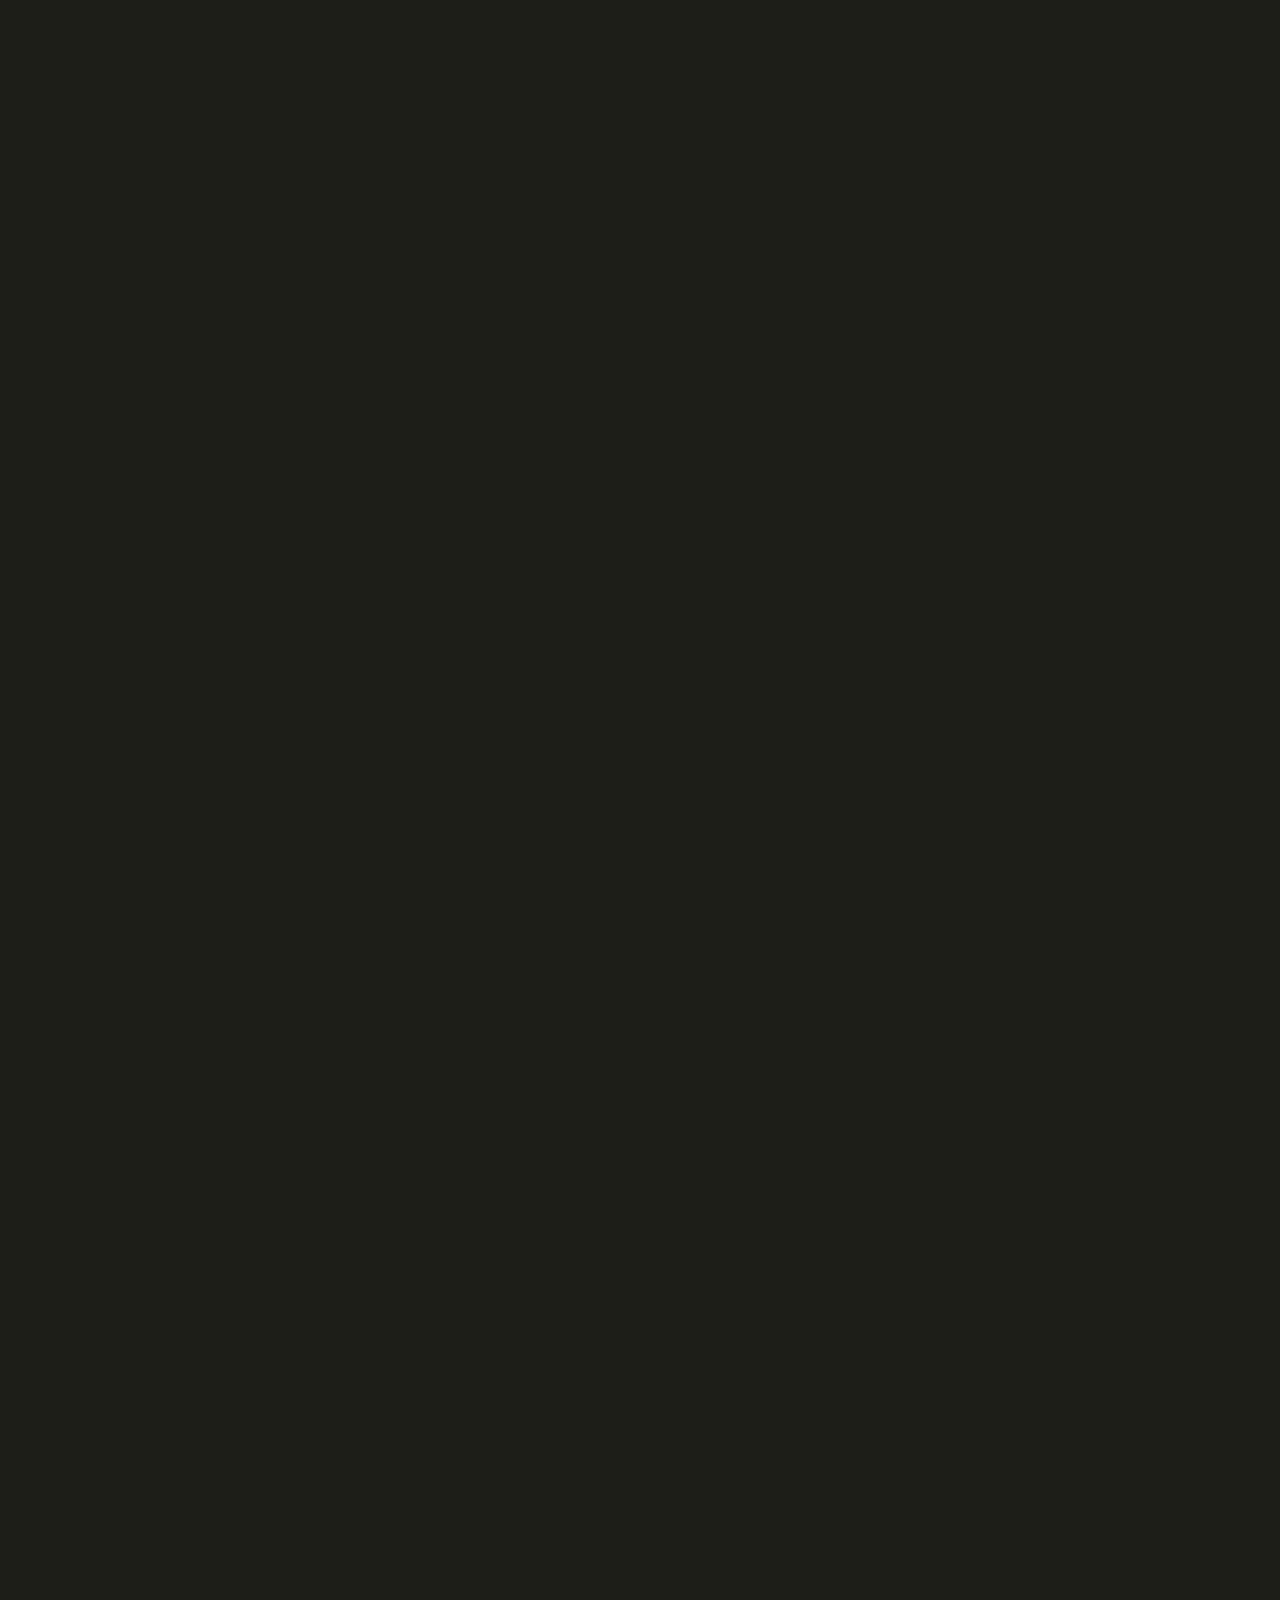
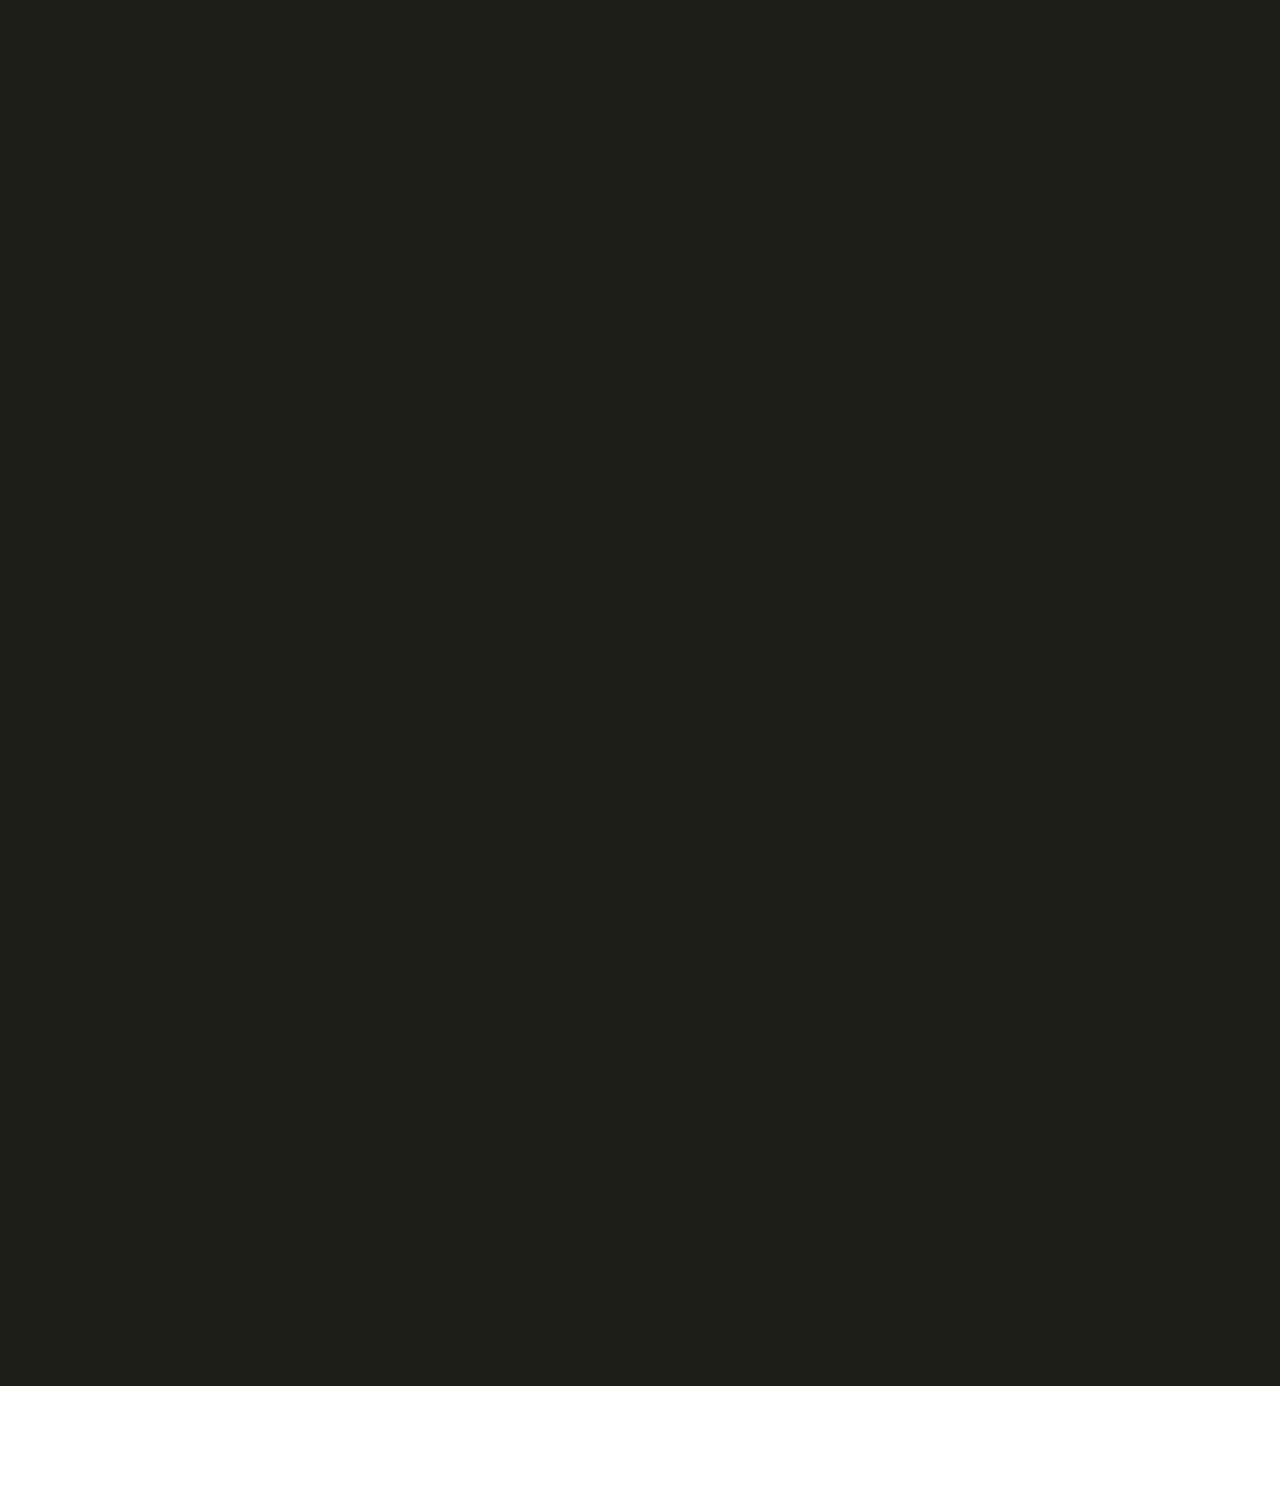
==== about-me.html @ cd38b7a5 "moved to external css file" ====
<!DOCTYPE html>
<html>
    <body class="body-class">
        <div class="content">  
        </div>
    </body>
<style>
        .body-class{
        background-image: url(images/Shared/About_Me_BG.png);
		background-repeat: no-repeat;
        width: 1920px;
        height: 2986px;
    }
    .content {
        width: 1920px;
        height: 2986px;
        padding-top: 118px;
    }
::-webkit-scrollbar {
  width: 2px;
  height: 0px;
}
    /* Track */
::-webkit-scrollbar-track {
  background: rgb(29, 30, 24); ; 
}
 
/* Handle */
::-webkit-scrollbar-thumb {
  background: rgb(64, 64, 64); 
}

/* Handle on hover */
::-webkit-scrollbar-thumb:hover {
  background: rgb(64, 64, 64); 
}
</style>
</html>
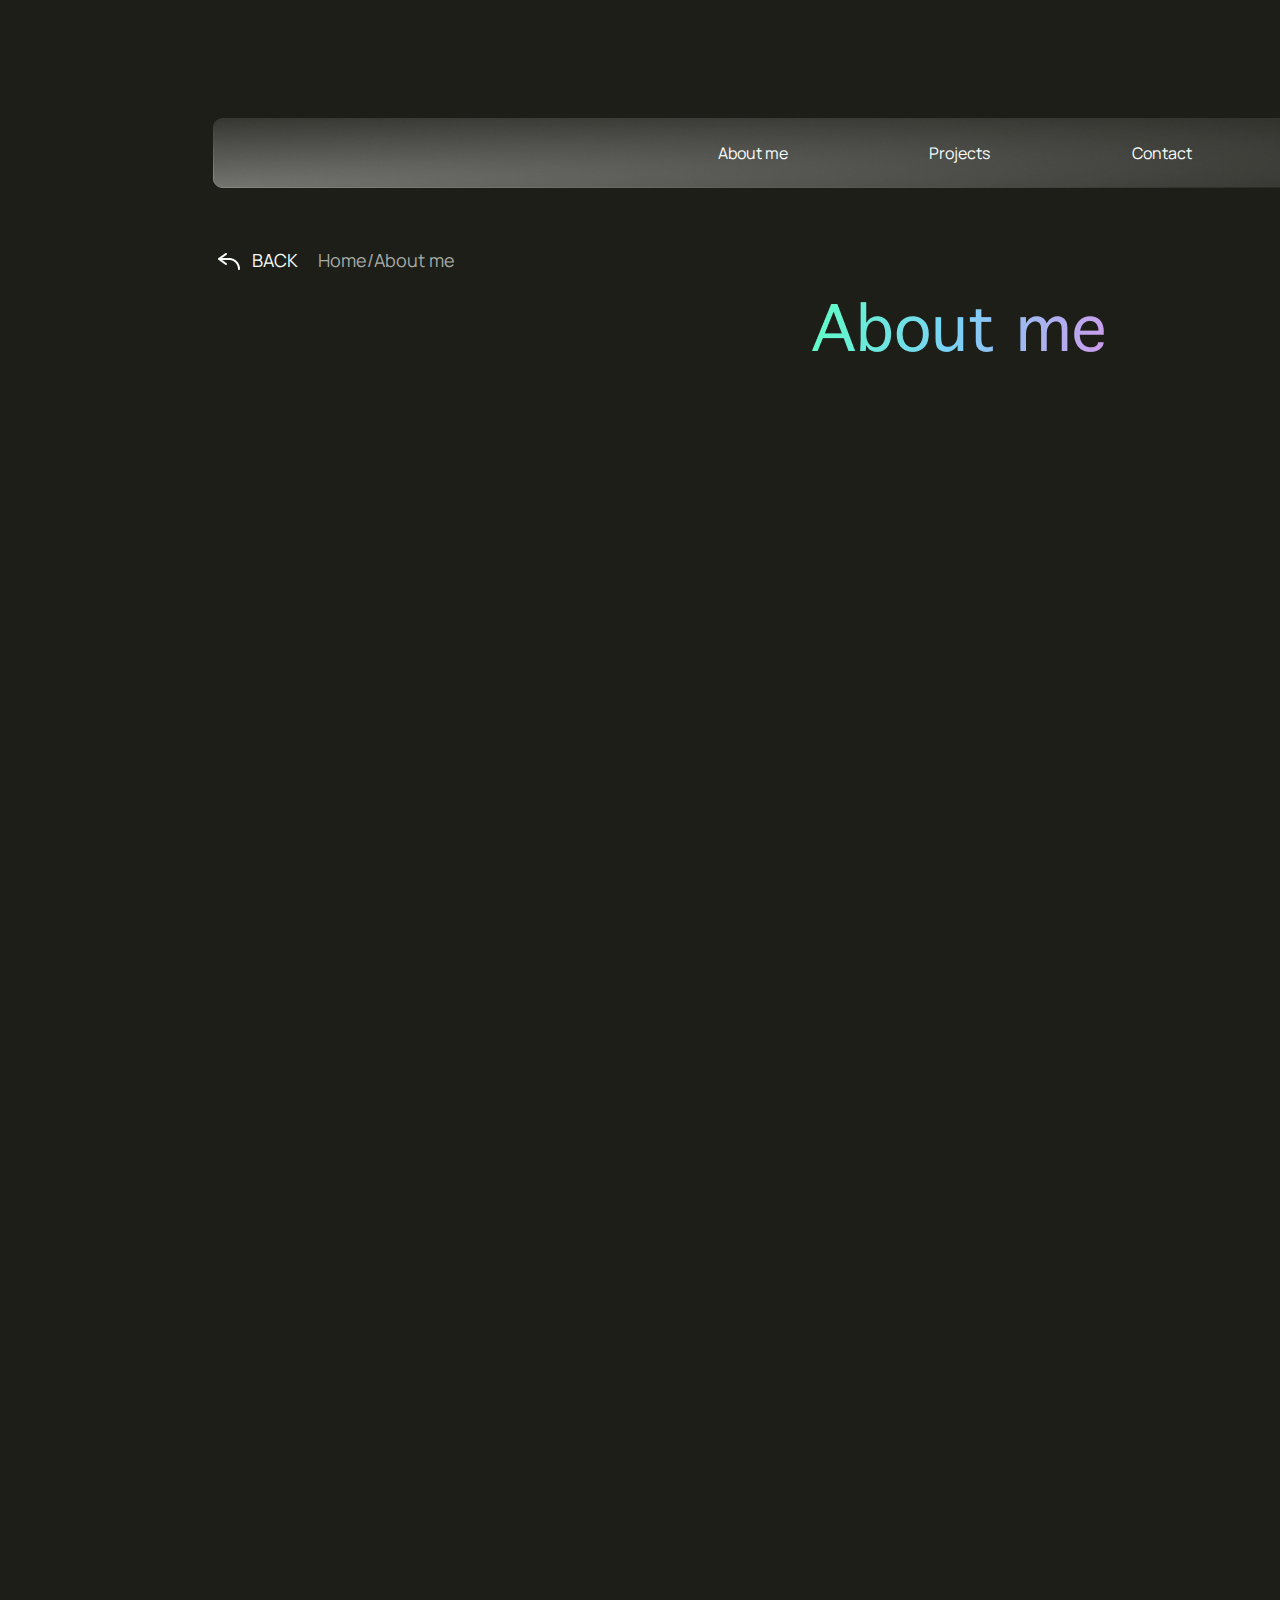
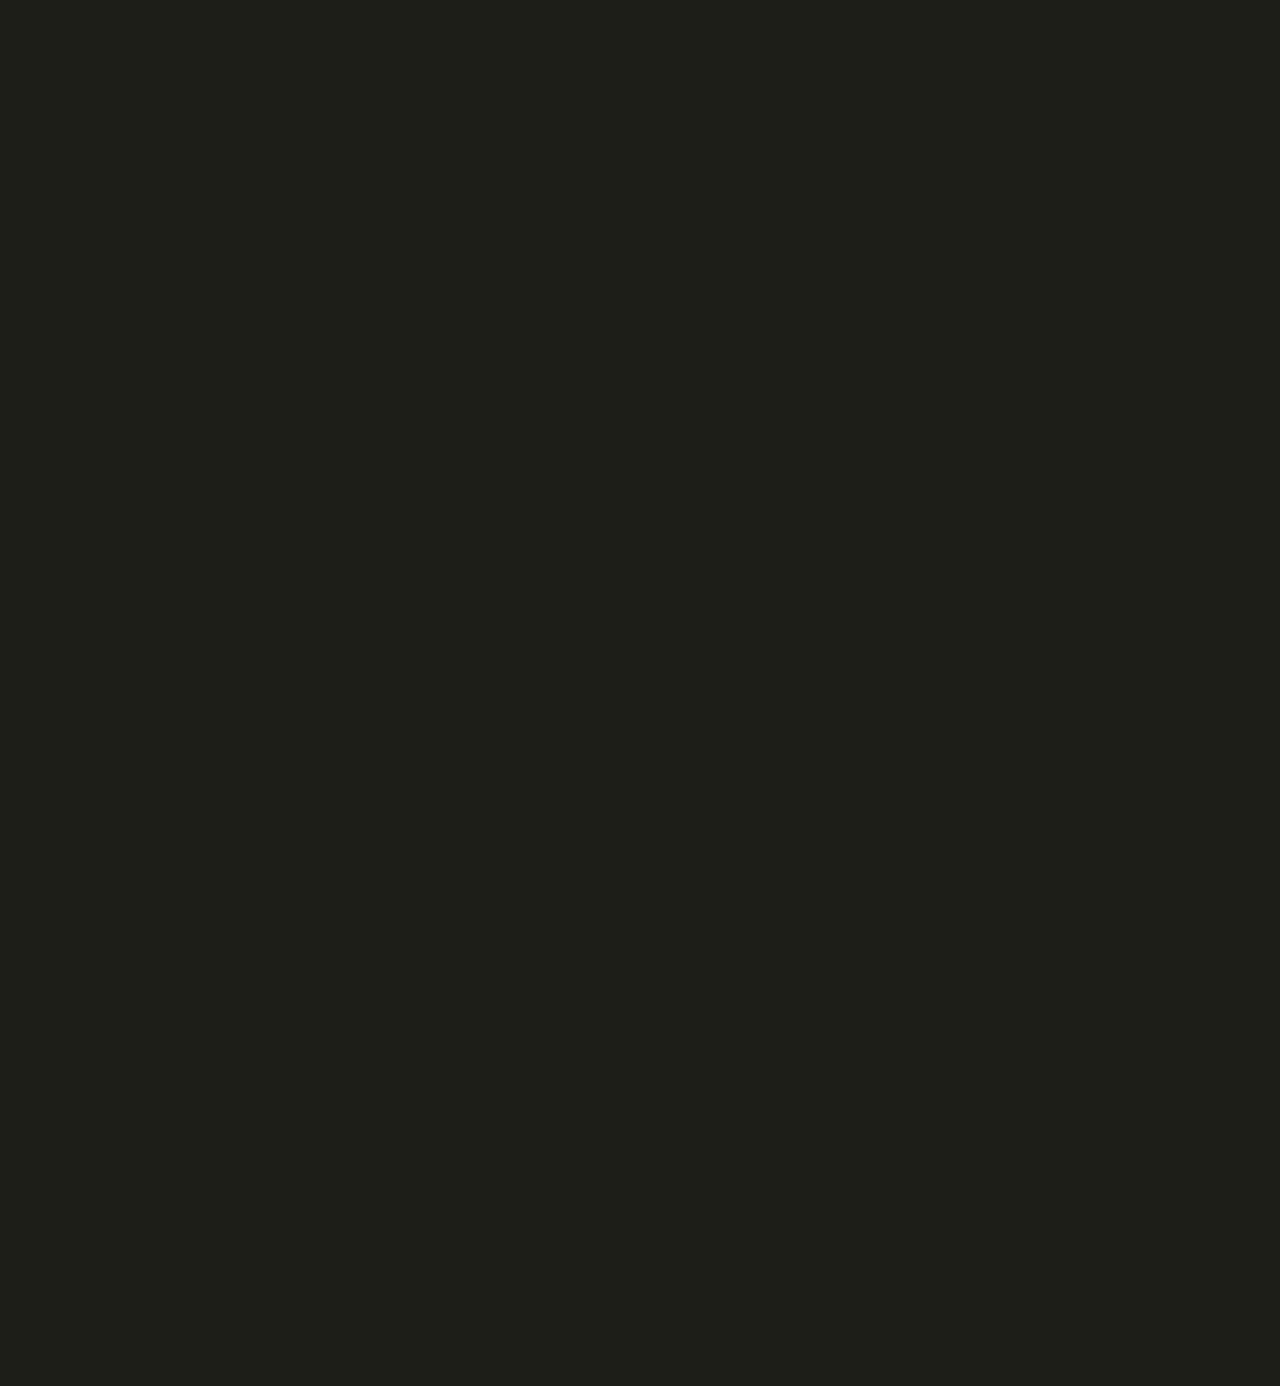
==== commit 6ac26ffc: "about me start and pre-set for nav" ====
--- a/about-me.html
+++ b/about-me.html
@@ -1,19 +1,49 @@
 <!DOCTYPE html>
 <html>
+  <script src="nav-events.js"></script>
     <body class="body-class">
-        <div class="content">  
+      <div class="content">  
+        <div class="page-nav-bar">
+            <div class="nav-buttons-grid">
+                <div class="nav-buttons-left"><button class="nav-button" type="text" onclick=""> About me </button></div>
+                <div class="nav-buttons-center"> <button class="nav-button" type="text">Projects</button> </div>
+                <div class="nav-buttons-right"> <button class="nav-button" type="text">Contact</button> </div>
+            </div>         
         </div>
+        <div class="back-home-grid">
+            <div class="back-home-button">
+              <input type="image" src="images/Shared/Back_Home_Button.png" onclick="backHome()" onMouseOver="this.src='images/Shared/Hover_Back_Home_Button.png'" onMouseOut="this.src='images/Shared/Back_Home_Button.png'"  />
+            </div>
+            <div class="back-text">BACK</div>
+            <div class="directory">Home/About me</div>
+        </div>
+        <div class="page-header">
+          <img src="images/About me.png">
+        </div>
+      </div>
     </body>
+    <link rel='stylesheet' type='text/css' href='css/top-nav-bar.css'>
+    <link rel="preconnect" href="https://fonts.googleapis.com">
+    <link rel="preconnect" href="https://fonts.gstatic.com" crossorigin>
+    <link href="https://fonts.googleapis.com/css2?family=Manrope:wght@300;400;500&display=swap" rel="stylesheet">
 <style>
-        .body-class{
+  .page-header{
+    margin-top: 23px;
+    margin-left: 811px;
+  }
+  .page-nav-bar{
+    background-image: url(images/Shared/Nav_Bar.png);
+  }
+    .body-class{
         background-image: url(images/Shared/About_Me_BG.png);
 		background-repeat: no-repeat;
         width: 1920px;
         height: 2986px;
+        margin: 0;
     }
     .content {
         width: 1920px;
-        height: 2986px;
+        height: 2268px;
         padding-top: 118px;
     }
 ::-webkit-scrollbar {
@@ -34,5 +64,10 @@
 ::-webkit-scrollbar-thumb:hover {
   background: rgb(64, 64, 64); 
 }
+
 </style>
+<script>
+
+</script>
+
 </html>
--- a/css/top-nav-bar.css
+++ b/css/top-nav-bar.css
@@ -0,0 +1,61 @@
+.page-nav-bar{
+    background-repeat: no-repeat;
+    width: 1494px;
+    height: 70px;
+    margin-left:213px;
+    padding-left:499px;
+}
+.nav-buttons-grid{
+    display: grid;
+    grid-template-columns: auto auto auto;
+    width: 486px;
+    padding:0px;
+    padding-top:23px;
+}
+.nav-buttons-left{
+
+    text-align: left;
+    margin:0px;
+}
+.nav-button{
+    background: transparent;
+    border: 0;    
+    color: #FAFFFD;
+    font-family: 'Manrope', sans-serif;
+    font-weight: 400;
+    font-size: 16px;
+}
+.nav-button:hover{
+    color: #A9ACA9;
+}
+.nav-buttons-center{
+    text-align: center;
+}
+
+.nav-buttons-right{
+    text-align: right;
+    margin: 0px;
+}
+.back-home-grid{
+    display: grid;
+    grid-template-columns: auto auto auto;
+    margin-left:213px;
+    margin-top:55px;
+    max-width: 242px;
+}
+.back-text{
+    font-family: 'Manrope', sans-serif;
+    font-weight: 400;
+    font-size: 18px;
+    margin-left:7px;
+    color: #FAFFFD;
+    margin-top: 5px;
+}
+.directory{
+    font-family: 'Manrope', sans-serif;
+    font-weight: 400;
+    font-size: 18px;
+    margin-left:19px;
+    color: #A9ACA9;
+    margin-top: 5px;
+}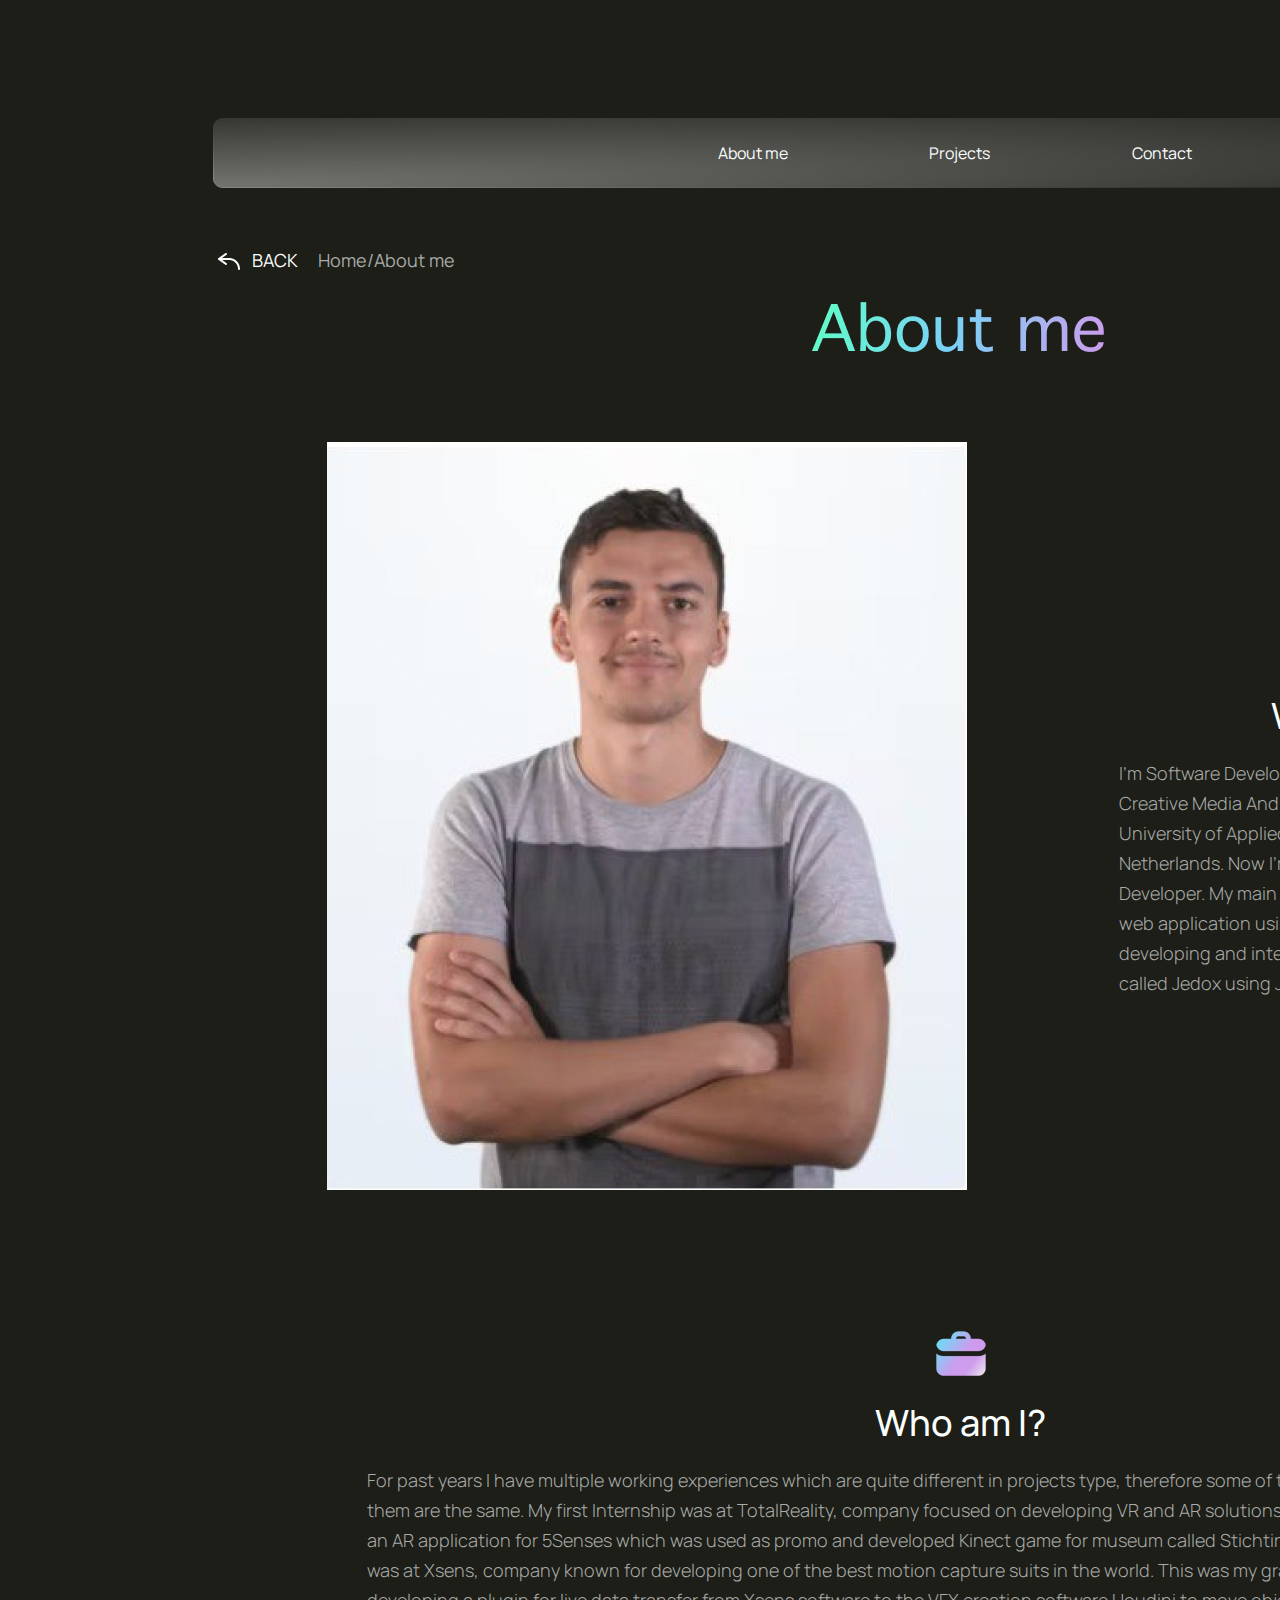
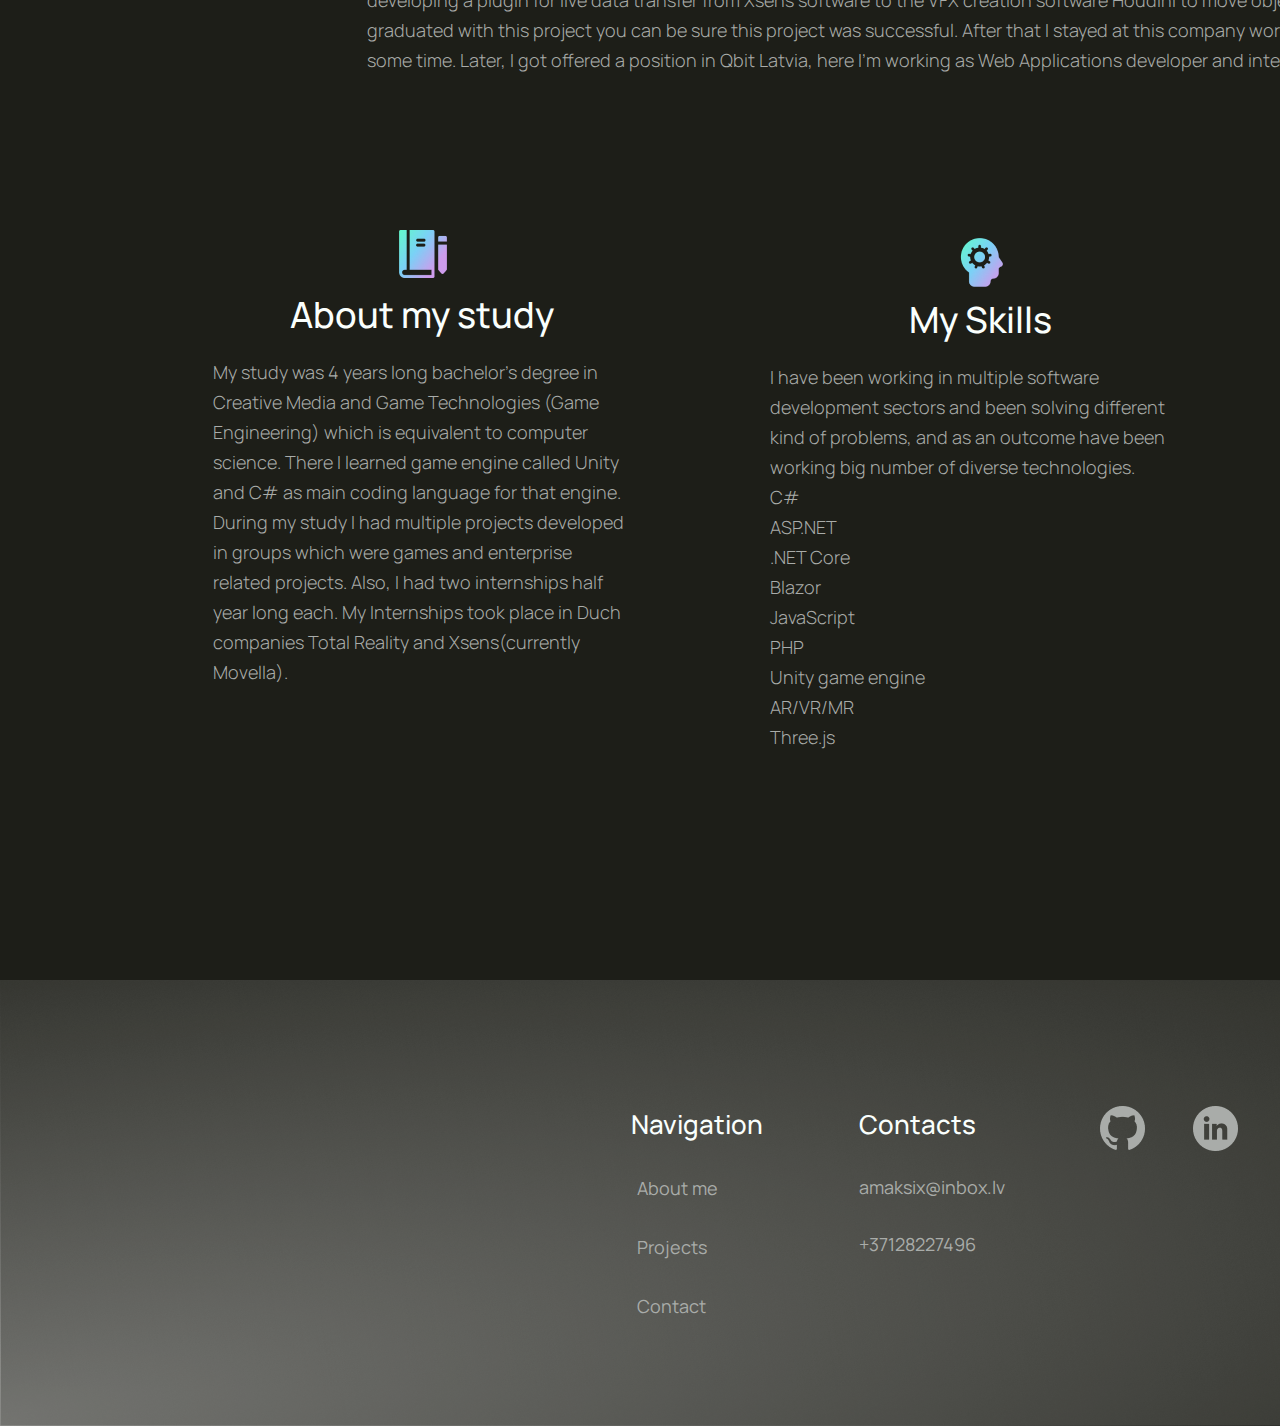
==== commit 20ec29e8: "About me page first try" ====
--- a/about-me.html
+++ b/about-me.html
@@ -20,54 +20,109 @@
         <div class="page-header">
           <img src="images/About me.png">
         </div>
+        <div class="who-am-i-grid">
+          <div class="who-am-i-left-container">
+            <img src="images/Shared/ProfilePhoto.png">
+          </div>
+          <div class="who-am-i-right-container">
+            <img class="who-am-i-icon" src="images/About_me/Who_Am_I_Icon.png">
+            <p class="who-am-i-header">Who am I?</p>
+            <div class="who-am-i-text-container">
+              <p class="who-am-i-text">I’m Software Developer from Latvia. I have been studying Creative Media And Game Technologies in Saxion University of Applied Science located in Enschede, Netherlands. 
+                Now I’m working for Qbit Latvia as Software Developer. My main responsibilities there are to develop web application using C#, 
+                ASP.NET and Blazor, as well as developing and integrating widgets into application called Jedox using JavaScript and PHP.</p>
+            </div>
+           
+          </div>
+        </div>
+        <div class="about-my-experience-grid">
+          <img class="about-my-experience-icon" src="images/About_me/About_My_Experience.png">
+          <p class="about-my-experience-header">Who am I?</p>
+          <div class="about-my-experience-text-container">
+          <p class="about-my-experience-text">
+            For past years I have multiple working experiences which are quite different in projects type, therefore some of the core technologies used for them are the same.
+             My first Internship was at TotalReality, company focused on developing VR and AR solutions.
+              There I was working developing an AR application for 5Senses which was used as promo and developed Kinect game for museum called StichtingGelderman.
+              Second Internship was at Xsens, company known for developing one of the best motion capture suits in the world.
+               This was my graduation Internship, and I was developing a plugin for live data transfer from Xsens software to the VFX creation software Houdini to move objects live inside it. 
+              Because I graduated with this project you can be sure this project was successful. After that I stayed at this company working as Productions Engineer for some time. 
+            Later, I got offered a position in Qbit Latvia, here I’m working as Web Applications developer and integrating widgets into Jedox.
+          </p>
+          </div>
+        </div> 
+        <div class="bottom-grid">
+            <div class="about-my-study-grid">
+              <img class="about-my-study-icon" src="images/About_me/About_My_Study_Icon.png">
+              <p class="about-my-study-header">About my study</p>
+              <div class="about-my-study-text-container">
+                <p class="about-my-study-text">
+                  My study was 4 years long bachelor’s degree in Creative Media and Game Technologies (Game Engineering) which is equivalent to computer science. 
+                  There I learned game engine called Unity and C# as main coding language for that engine. 
+                  During my study I had multiple projects developed in groups which were games and enterprise related projects.
+                   Also, I had two internships half year long each. My Internships took place in Duch companies Total Reality and Xsens(currently Movella).
+                </p>
+              </div>
+            </div>
+            <div class="my-skills-grid">
+              <img class="my-skills-icon" src="images/About_me/My_Skills_Icon.png">
+              <p class="my-skills-header">My Skills</p>
+              <div class="my-skills-text-container">
+                <p class="my-skills-text">
+                  I have been working in multiple software development sectors and been solving different kind of problems, and as an outcome have been working big number of diverse technologies.
+                  <br> C# 
+                  <br> ASP.NET
+                  <br> .NET Core
+                  <br> Blazor
+                  <br> JavaScript
+                  <br> PHP
+                  <br> Unity game engine
+                  <br>AR/VR/MR
+                  <br> Three.js
+                </p>
+              </div>
+            </div>
+            <div class="languages-grid">
+              <img class="languages-icon" src="images/About_me/Languages_Icon.png">
+              <p class="languages-header">Languages</p>
+              <div class="languages-text-container">
+                <p class="languages-text">
+                  I know three languages:
+                  <br>  Russian is my main Language
+                  <br>  English – very good
+                  <br> Latvian – good
+                </p>
+              </div>
+            </div>
+        </div>
+        <div class="footer">
+          <div class="footer-grid">
+              <div class="footer-grid-left-container">
+                  <p class="footer-header">Navigation</p>
+                  <button class="button-footer-text" type="text">About me</button>
+                  <button class="button-footer-text" type="text">Projects</button>
+                  <button class="button-footer-text" type="text">Contact</button>
+              </div>
+              <div>
+                  <p class="footer-header">Contacts</p>
+                  <p class="footer-text">amaksix@inbox.lv</p>
+                  <p class="footer-text">+37128227496</p>
+              </div>
+              <div class="footer-grid-right-container">
+                  <input type="image" src="images/GitHub_Button.png"  onMouseOver="this.src='images/Hover_GitHub_Button.png'" onMouseOut="this.src='images/GitHub_Button.png'"  />
+                  <input type="image" src="images/LinkedIn_Button.png"  onMouseOver="this.src='images/Hover_LinkedIn_Button.png'" onMouseOut="this.src='images/LinkedIn_Button.png'"  />
+              </div>
+            </div>
       </div>
     </body>
     <link rel='stylesheet' type='text/css' href='css/top-nav-bar.css'>
+    <link rel='stylesheet' type='text/css' href='css/footer.css'>
+    <link rel='stylesheet' type='text/css' href='css/about-me.css'>
     <link rel="preconnect" href="https://fonts.googleapis.com">
     <link rel="preconnect" href="https://fonts.gstatic.com" crossorigin>
     <link href="https://fonts.googleapis.com/css2?family=Manrope:wght@300;400;500&display=swap" rel="stylesheet">
-<style>
-  .page-header{
-    margin-top: 23px;
-    margin-left: 811px;
-  }
-  .page-nav-bar{
-    background-image: url(images/Shared/Nav_Bar.png);
-  }
-    .body-class{
-        background-image: url(images/Shared/About_Me_BG.png);
-		background-repeat: no-repeat;
-        width: 1920px;
-        height: 2986px;
-        margin: 0;
-    }
-    .content {
-        width: 1920px;
-        height: 2268px;
-        padding-top: 118px;
-    }
-::-webkit-scrollbar {
-  width: 2px;
-  height: 0px;
-}
-    /* Track */
-::-webkit-scrollbar-track {
-  background: rgb(29, 30, 24); ; 
-}
- 
-/* Handle */
-::-webkit-scrollbar-thumb {
-  background: rgb(64, 64, 64); 
-}
-
-/* Handle on hover */
-::-webkit-scrollbar-thumb:hover {
-  background: rgb(64, 64, 64); 
-}
-
-</style>
-<script>
-
-</script>
-
+    <style>
+      .footer{
+          margin-top: 217px;    
+      }
+  </style>
 </html>
--- a/css/footer.css
+++ b/css/footer.css
@@ -0,0 +1,48 @@
+.footer{
+    background-image: url(../images/Shared/Footer.png);
+    background-repeat: no-repeat;
+    width: 1920px;
+    height: 320px;
+    padding-top: 126px;
+}
+
+.footer-grid-right-container{
+    display: grid;
+    grid-template-columns: auto auto;
+}
+.button-footer-text:hover{
+    color: #FAFFFD;
+}
+.button-footer-text{
+    background: transparent;
+    border: 0;    
+    color:#A9ACA9;
+    font-family: 'Manrope', sans-serif;
+    font-weight: 400;
+    font-size: 18px;
+    margin-top:33px;
+}
+.footer-text{
+    color:#A9ACA9;
+    font-family: 'Manrope', sans-serif;
+    font-weight: 400;
+    font-size: 18px;
+    margin-top:33px;      
+}
+.footer-header{
+    color: #FAFFFD;
+    font-family: 'Manrope', sans-serif;
+    font-weight: 500;
+    font-size: 26px;
+    margin-top: 0;
+    margin-bottom: 0;
+}
+.footer-grid-left-container{     
+    width:133px;
+}
+.footer-grid{
+    display: grid;
+    grid-template-columns: auto auto auto;
+    margin-left:631px;
+    width:654px;
+}--- a/css/about-me.css
+++ b/css/about-me.css
@@ -0,0 +1,183 @@
+.page-header{
+    margin-top: 23px;
+    margin-left: 811px;
+  }
+  .page-nav-bar{
+    background-image: url(../images/Shared/Nav_Bar.png);
+  }
+    .body-class{
+        background-image: url(../images/Shared/About_Me_BG.png);
+		background-repeat: no-repeat;
+        width: 1920px;
+        height: 2986px;
+        margin: 0;
+    }
+    .content {
+        width: 1920px;
+        height: 2268px;
+        padding-top: 118px;
+    }
+::-webkit-scrollbar {
+  width: 2px;
+  height: 0px;
+}
+    /* Track */
+::-webkit-scrollbar-track {
+  background: rgb(29, 30, 24); ; 
+}
+ 
+/* Handle */
+::-webkit-scrollbar-thumb {
+  background: rgb(64, 64, 64); 
+}
+
+/* Handle on hover */
+::-webkit-scrollbar-thumb:hover {
+  background: rgb(64, 64, 64); 
+}
+
+.who-am-i-grid{
+    display: grid;
+    grid-template-columns: auto auto;
+    margin-top: 86px;
+    margin-left:327px;
+    width:1266px;
+}
+.who-am-i-right-container{
+    padding-top: 165px;
+    margin-left: 152px;
+}
+.who-am-i-text-container{
+    max-width: 500px;
+}
+.who-am-i-text{
+    color:#A9ACA9;
+    font-family: 'Manrope', sans-serif;
+    font-weight: 300;
+    font-size: 18px;
+    line-height: 30px;  
+}
+.who-am-i-header{
+    color:#FAFFFD;
+    font-family: 'Manrope', sans-serif;
+    font-weight: 500;
+    font-size: 36px;
+    margin:0px;
+    text-align: center;
+}
+.who-am-i-icon{
+    margin-left: 182px;
+}
+.about-my-experience-grid {
+    display: grid;
+    grid-template-columns: auto;
+    margin-left:367px;
+    margin-top:130px;
+    width: 1186px;
+}
+.about-my-experience-icon{
+    margin-left: 557px;
+}
+.about-my-experience-header{
+    color:#FAFFFD;
+    font-family: 'Manrope', sans-serif;
+    font-weight: 500;
+    font-size: 36px;
+    margin:0px;
+    text-align: center;
+}
+.about-my-experience-text{
+    color:#A9ACA9;
+    font-family: 'Manrope', sans-serif;
+    font-weight: 300;
+    font-size: 18px;
+    line-height: 30px;  
+}
+.about-my-experience-text-container{
+    max-width: 1186px;
+}
+.bottom-grid{
+    display: grid;
+    grid-template-columns: auto auto auto;
+    margin-left: 213px;
+    margin-top: 137px;
+    width: 1495px;
+}
+.about-my-study-grid{
+    display: grid;
+    grid-template-columns: auto;
+    width:417px;
+    height:443px;
+}
+.about-my-study-icon{
+    margin-left: 180px;
+}
+.about-my-study-header{
+    color:#FAFFFD;
+    font-family: 'Manrope', sans-serif;
+    font-weight: 500;
+    font-size: 36px;
+    margin:0px;
+    text-align: center;
+}
+.about-my-study-text-container{
+    max-width: 417px;
+}
+.about-my-study-text
+{
+    color:#A9ACA9;
+    font-family: 'Manrope', sans-serif;
+    font-weight: 300;
+    font-size: 18px;
+    line-height: 30px;
+}
+.my-skills-grid{
+    width:421px;
+    height:533px;
+}
+.my-skills-icon{
+    margin-left: 172px;
+    margin-bottom: -20px;
+}
+.my-skills-header{
+    color:#FAFFFD;
+    font-family: 'Manrope', sans-serif;
+    font-weight: 500;
+    font-size: 36px;
+    margin:0px;
+    text-align: center;
+}
+.my-skills-text-container{
+    max-width: 421px;
+}
+.my-skills-text{
+    color:#A9ACA9;
+    font-family: 'Manrope', sans-serif;
+    font-weight: 300;
+    font-size: 18px;
+    line-height: 30px;
+}
+.languages-grid{
+    display: grid;
+    grid-template-columns: auto;
+    width: 237px;
+    height:245px;
+}
+.languages-icon{
+    margin-left: 82px;
+}
+.languages-header{
+    color:#FAFFFD;
+    font-family: 'Manrope', sans-serif;
+    font-weight: 500;
+    font-size: 36px;
+    margin:0px;
+    text-align: center;
+}
+.languages-text{
+    color:#A9ACA9;
+    font-family: 'Manrope', sans-serif;
+    font-weight: 300;
+    font-size: 18px;
+    line-height: 30px;
+}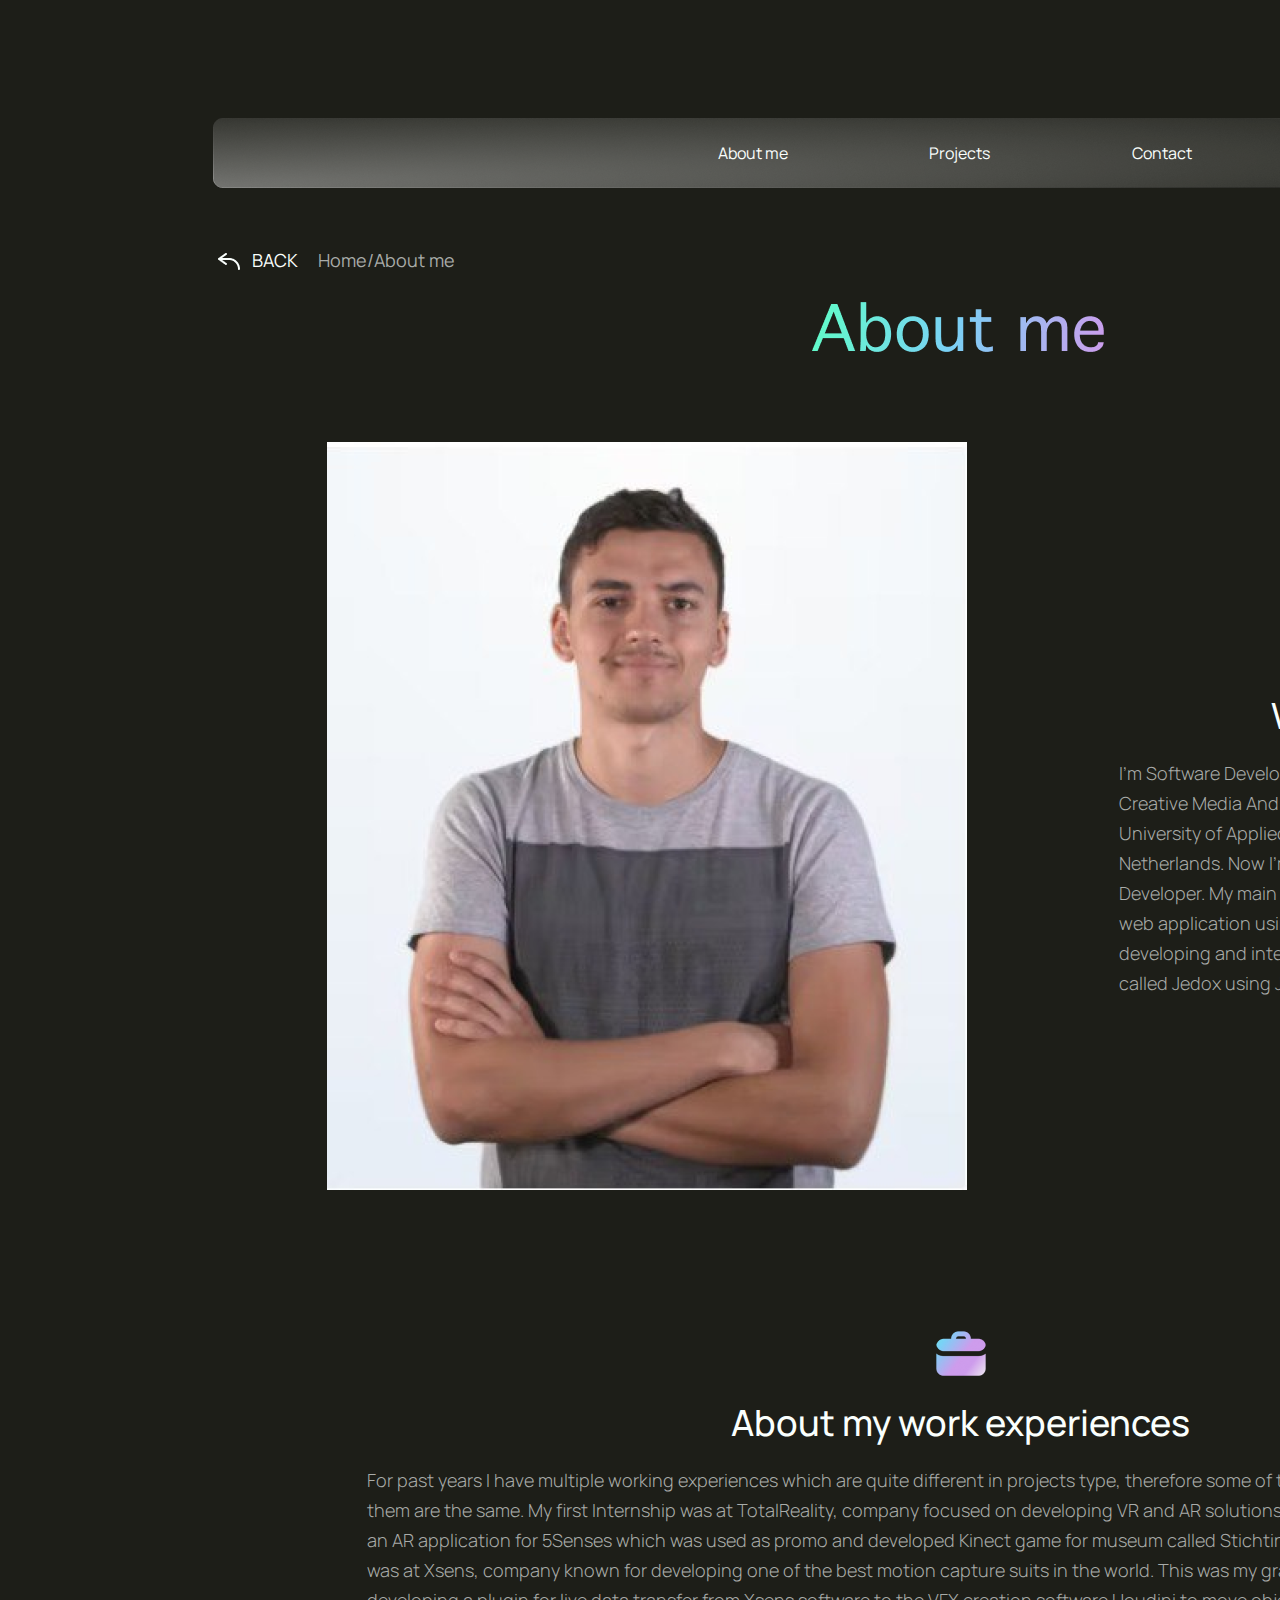
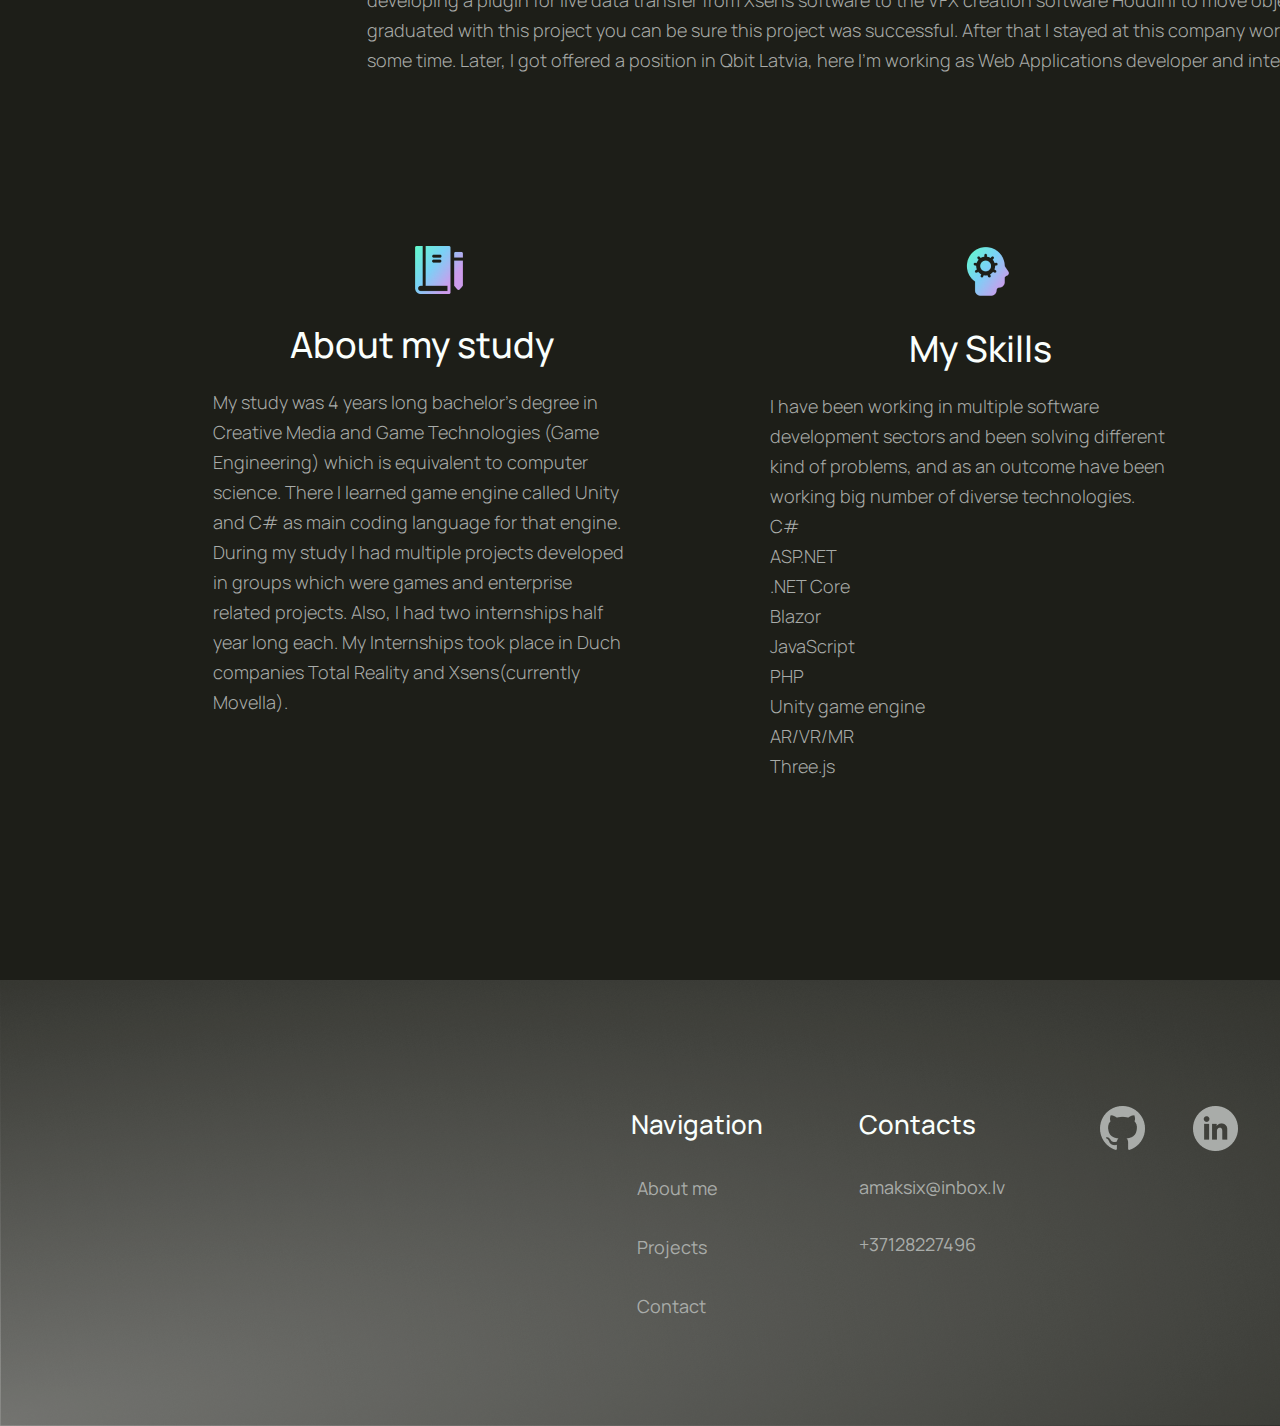
==== commit b666a086: "projects page finished" ====
--- a/about-me.html
+++ b/about-me.html
@@ -6,7 +6,7 @@
         <div class="page-nav-bar">
             <div class="nav-buttons-grid">
                 <div class="nav-buttons-left"><button class="nav-button" type="text" onclick=""> About me </button></div>
-                <div class="nav-buttons-center"> <button class="nav-button" type="text">Projects</button> </div>
+                <div class="nav-buttons-center"> <button class="nav-button" type="text" onclick="openProjects()">Projects</button> </div>
                 <div class="nav-buttons-right"> <button class="nav-button" type="text">Contact</button> </div>
             </div>         
         </div>
@@ -37,7 +37,7 @@
         </div>
         <div class="about-my-experience-grid">
           <img class="about-my-experience-icon" src="images/About_me/About_My_Experience.png">
-          <p class="about-my-experience-header">Who am I?</p>
+          <p class="about-my-experience-header">About my work experiences</p>
           <div class="about-my-experience-text-container">
           <p class="about-my-experience-text">
             For past years I have multiple working experiences which are quite different in projects type, therefore some of the core technologies used for them are the same.
@@ -99,7 +99,7 @@
               <div class="footer-grid-left-container">
                   <p class="footer-header">Navigation</p>
                   <button class="button-footer-text" type="text">About me</button>
-                  <button class="button-footer-text" type="text">Projects</button>
+                  <button class="button-footer-text" type="text" onclick="openProjects()">Projects</button>
                   <button class="button-footer-text" type="text">Contact</button>
               </div>
               <div>
--- a/css/about-me.css
+++ b/css/about-me.css
@@ -137,7 +137,6 @@
 }
 .my-skills-icon{
     margin-left: 172px;
-    margin-bottom: -20px;
 }
 .my-skills-header{
     color:#FAFFFD;
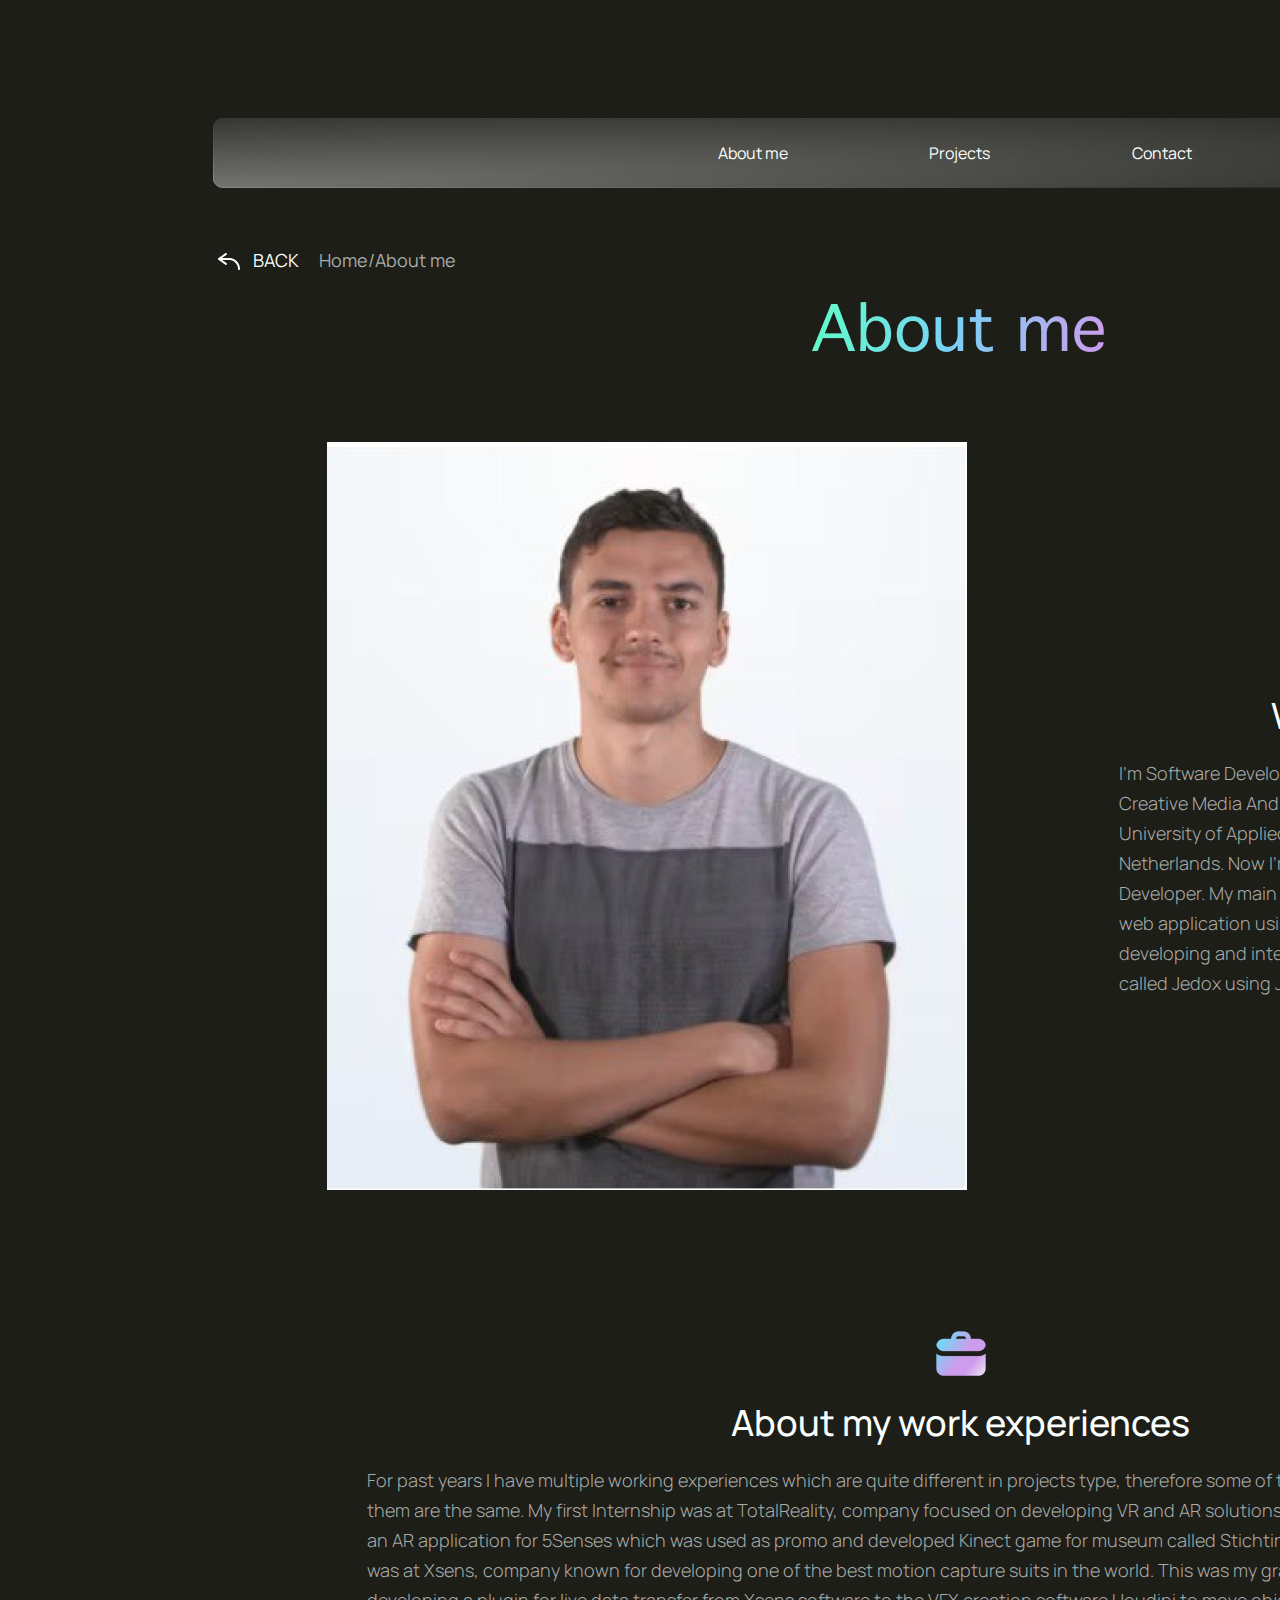
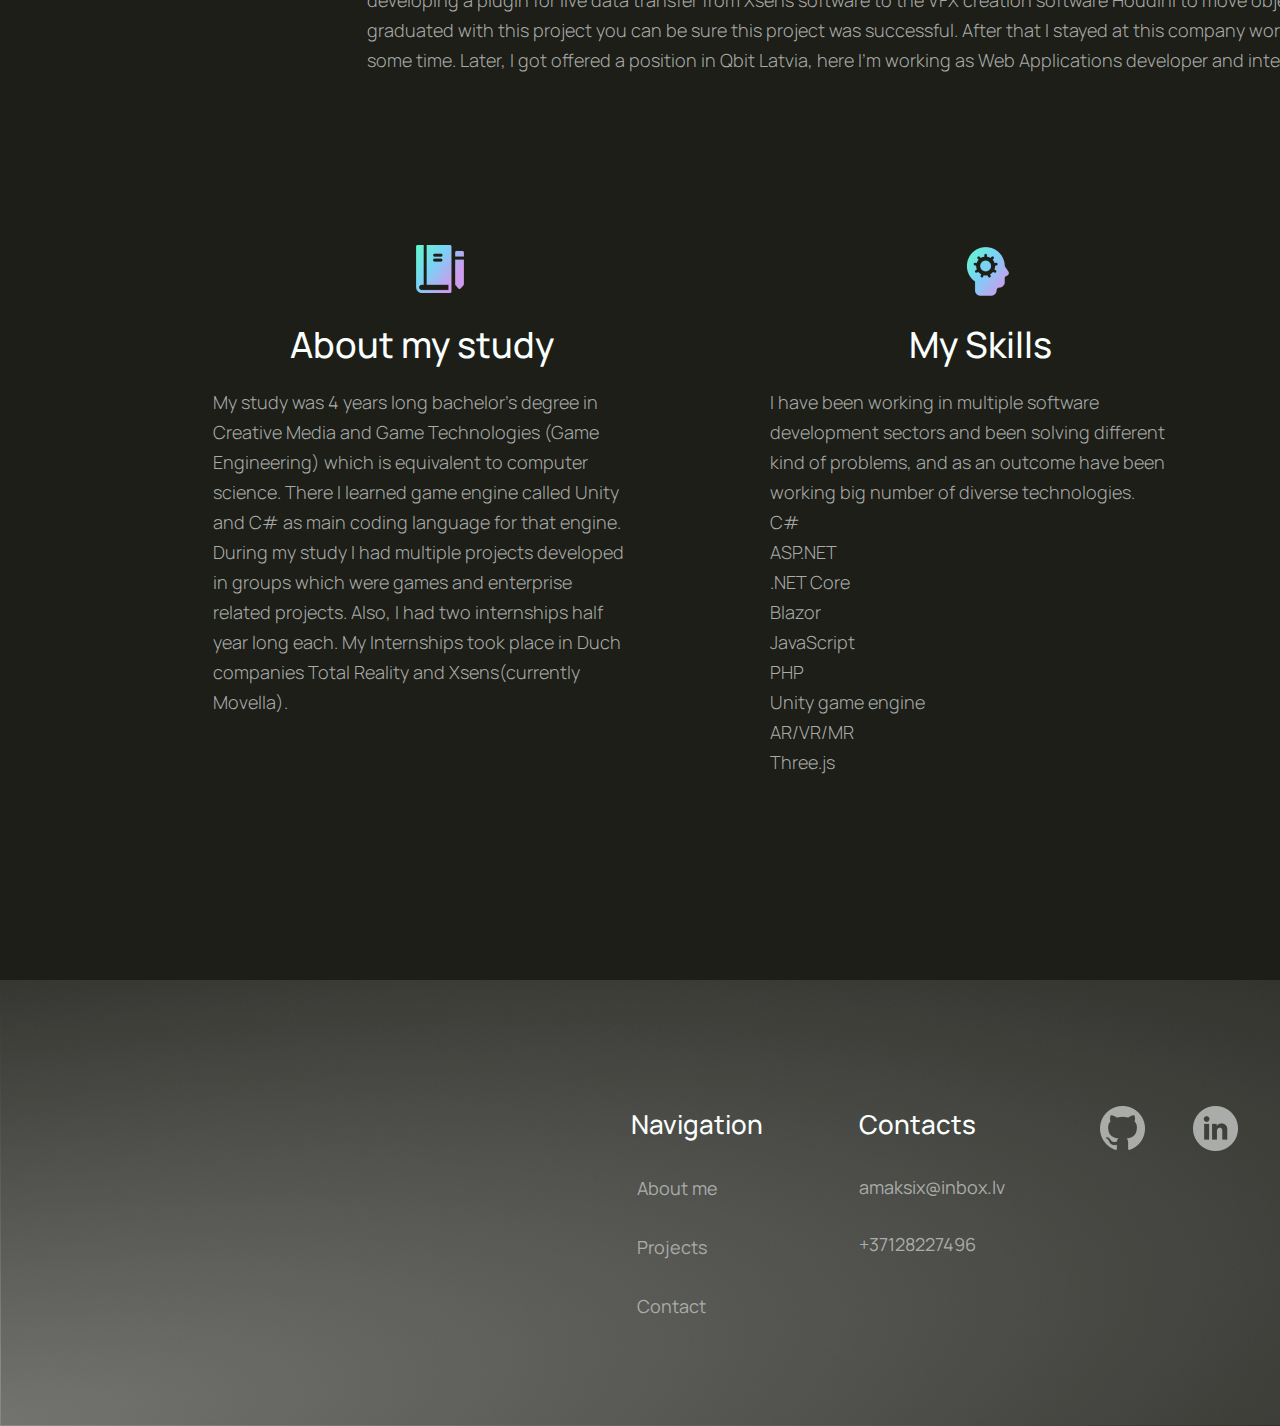
==== commit 73c4d98a: "Changed images for Zoom charts and done with contact me" ====
--- a/about-me.html
+++ b/about-me.html
@@ -7,7 +7,7 @@
             <div class="nav-buttons-grid">
                 <div class="nav-buttons-left"><button class="nav-button" type="text" onclick=""> About me </button></div>
                 <div class="nav-buttons-center"> <button class="nav-button" type="text" onclick="openProjects()">Projects</button> </div>
-                <div class="nav-buttons-right"> <button class="nav-button" type="text">Contact</button> </div>
+                <div class="nav-buttons-right"> <button class="nav-button" type="text" onclick="contactMe()">Contact</button> </div>
             </div>         
         </div>
         <div class="back-home-grid">
@@ -100,7 +100,7 @@
                   <p class="footer-header">Navigation</p>
                   <button class="button-footer-text" type="text">About me</button>
                   <button class="button-footer-text" type="text" onclick="openProjects()">Projects</button>
-                  <button class="button-footer-text" type="text">Contact</button>
+                  <button class="button-footer-text" type="text"  onclick="contactMe()">Contact</button>
               </div>
               <div>
                   <p class="footer-header">Contacts</p>
@@ -109,7 +109,7 @@
               </div>
               <div class="footer-grid-right-container">
                   <input type="image" src="images/GitHub_Button.png"  onMouseOver="this.src='images/Hover_GitHub_Button.png'" onMouseOut="this.src='images/GitHub_Button.png'"  />
-                  <input type="image" src="images/LinkedIn_Button.png"  onMouseOver="this.src='images/Hover_LinkedIn_Button.png'" onMouseOut="this.src='images/LinkedIn_Button.png'"  />
+                  <input type="image" src="images/LinkedIn_Button.png" onclick="openLinkedIn()" onMouseOver="this.src='images/Hover_LinkedIn_Button.png'" onMouseOut="this.src='images/LinkedIn_Button.png'"  />
               </div>
             </div>
       </div>
--- a/css/top-nav-bar.css
+++ b/css/top-nav-bar.css
@@ -41,7 +41,7 @@
     grid-template-columns: auto auto auto;
     margin-left:213px;
     margin-top:55px;
-    max-width: 242px;
+    width: 244px;
 }
 .back-text{
     font-family: 'Manrope', sans-serif;
@@ -50,6 +50,7 @@
     margin-left:7px;
     color: #FAFFFD;
     margin-top: 5px;
+    width: 46px;
 }
 .directory{
     font-family: 'Manrope', sans-serif;
@@ -58,4 +59,5 @@
     margin-left:19px;
     color: #A9ACA9;
     margin-top: 5px;
+    white-space: nowrap;
 }--- a/css/about-me.css
+++ b/css/about-me.css
@@ -144,6 +144,7 @@
     font-weight: 500;
     font-size: 36px;
     margin:0px;
+    margin-top:-4px;
     text-align: center;
 }
 .my-skills-text-container{
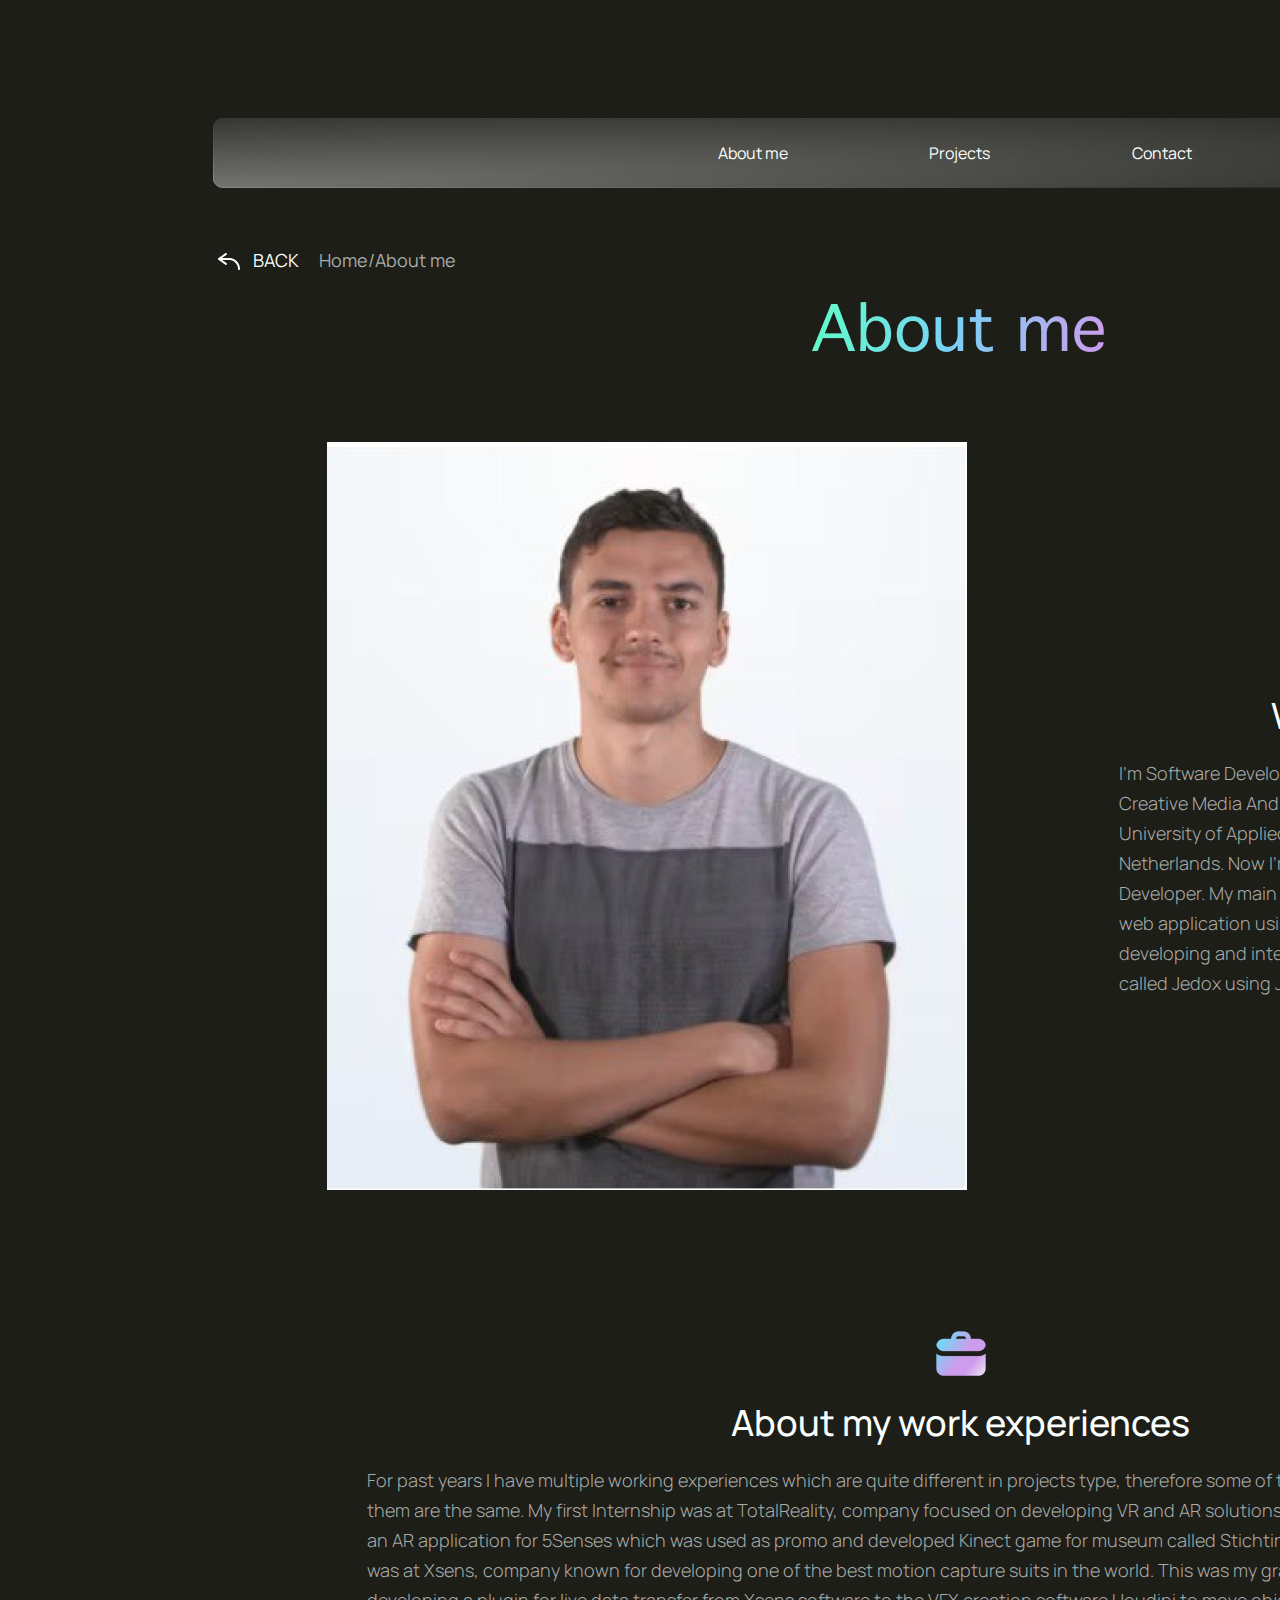
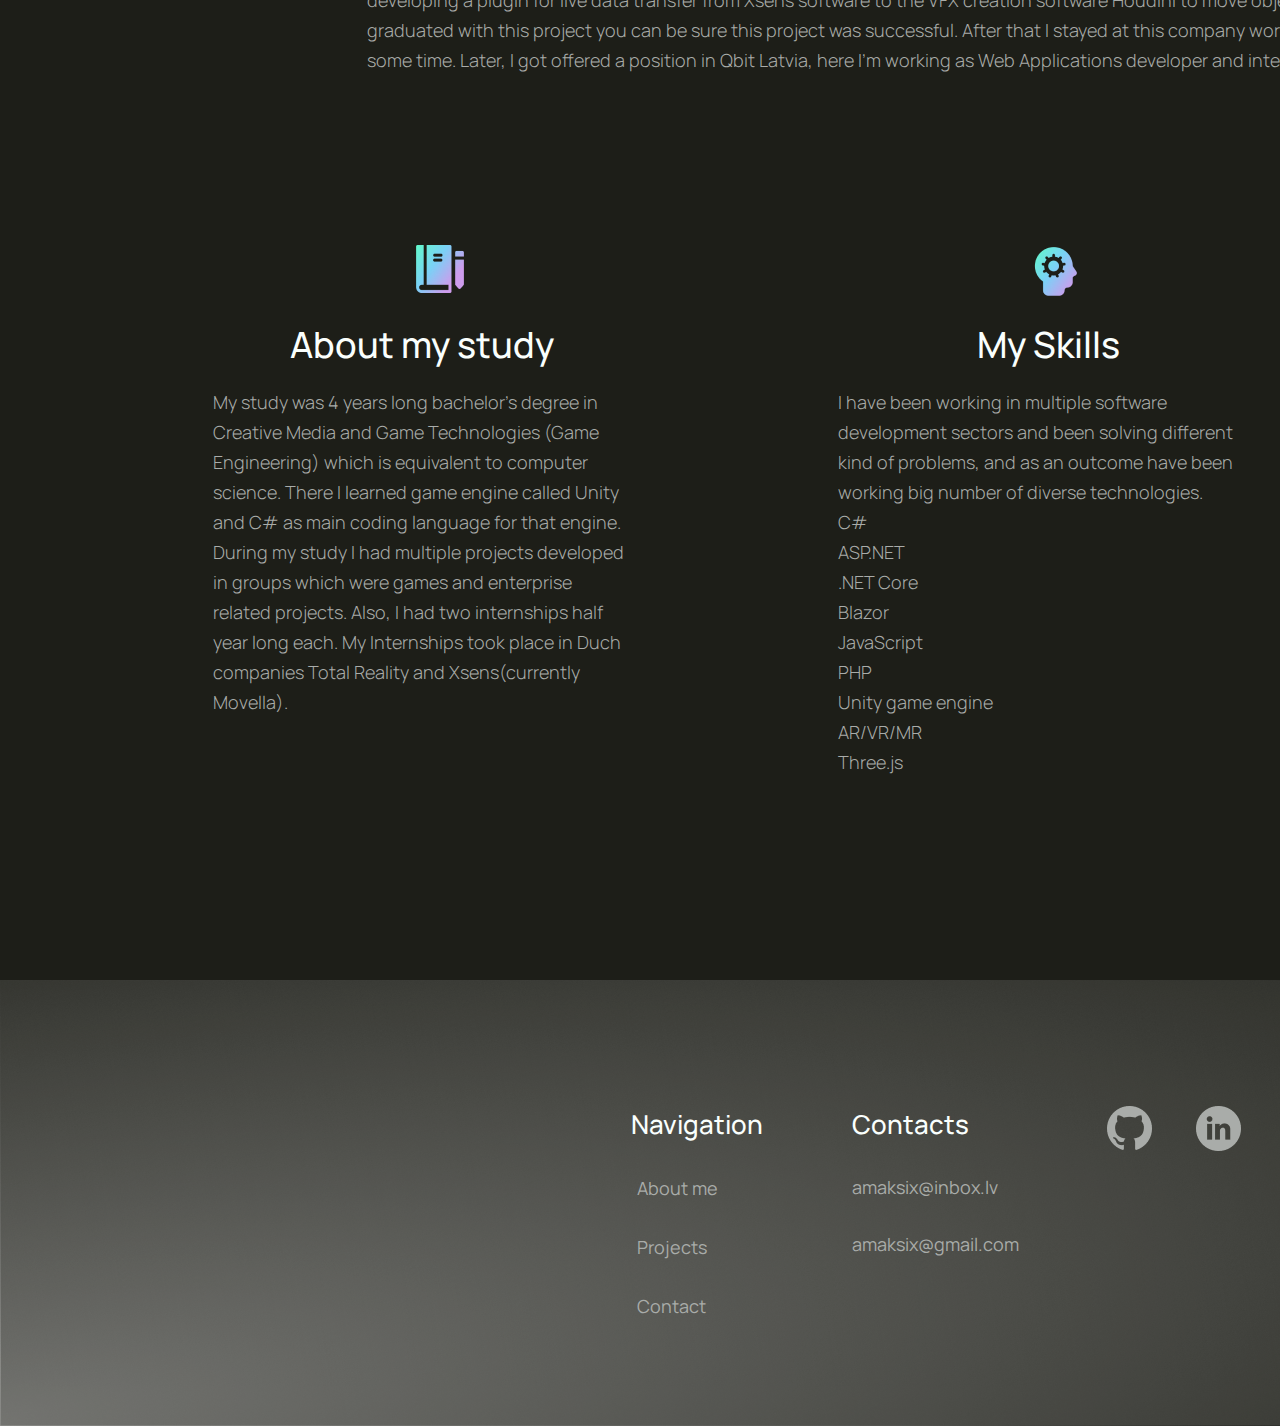
==== commit 95e5f8f6: "06 06 2023" ====
--- a/about-me.html
+++ b/about-me.html
@@ -1,7 +1,10 @@
 <!DOCTYPE html>
 <html>
-  <script src="nav-events.js"></script>
+  <script src="nav-events.js?v=1"></script>
+  <script src="loader.js"></script>
+  <link rel='stylesheet' type='text/css' href='css/loader.css?v=1'>
     <body class="body-class">
+      <div class="loader"></div>
       <div class="content">  
         <div class="page-nav-bar">
             <div class="nav-buttons-grid">
@@ -105,10 +108,10 @@
               <div>
                   <p class="footer-header">Contacts</p>
                   <p class="footer-text">amaksix@inbox.lv</p>
-                  <p class="footer-text">+37128227496</p>
+                  <p class="footer-text">amaksix@gmail.com</p>
               </div>
               <div class="footer-grid-right-container">
-                  <input type="image" src="images/GitHub_Button.png"  onMouseOver="this.src='images/Hover_GitHub_Button.png'" onMouseOut="this.src='images/GitHub_Button.png'"  />
+                  <input type="image" src="images/GitHub_Button.png" onclick="openGitHub()"  onMouseOver="this.src='images/Hover_GitHub_Button.png'" onMouseOut="this.src='images/GitHub_Button.png'"  />
                   <input type="image" src="images/LinkedIn_Button.png" onclick="openLinkedIn()" onMouseOver="this.src='images/Hover_LinkedIn_Button.png'" onMouseOut="this.src='images/LinkedIn_Button.png'"  />
               </div>
             </div>
--- a/css/loader.css
+++ b/css/loader.css
@@ -0,0 +1,37 @@
+.loader {
+    position: fixed;
+    top: 0;
+    left: 0;
+    width: 100vw;
+    height: 100vh;
+    display: flex;
+    align-items: center;
+    justify-content: center;
+    background: #333333;
+    transition: opacity 0.75s, visibility 0.75s;
+  }
+  
+  .loader--hidden {
+    opacity: 0;
+    visibility: hidden;
+  }
+  
+  .loader::after {
+    content: "";
+    background-image: url("../images/loading.png");
+    width: 81px;
+    height: 81px;
+    vertical-align: center;
+    align-items: center;
+    background-repeat: no-repeat;
+    animation: loading 1s infinite;
+  }
+  
+  @keyframes loading {
+    from {
+      transform: rotate(0turn);
+    }
+    to {
+      transform: rotate(1turn);
+    }
+  }--- a/css/top-nav-bar.css
+++ b/css/top-nav-bar.css
@@ -60,4 +60,12 @@
     color: #A9ACA9;
     margin-top: 5px;
     white-space: nowrap;
+}
+.bg-image{
+    position: absolute;
+    width: 538.34px;
+    height: 548.97px;
+    left: 1455px;
+    top: -0.49px;
+    z-index: -1;
 }--- a/css/about-me.css
+++ b/css/about-me.css
@@ -101,7 +101,7 @@
     grid-template-columns: auto auto auto;
     margin-left: 213px;
     margin-top: 137px;
-    width: 1495px;
+    width: 1600px;
 }
 .about-my-study-grid{
     display: grid;
@@ -134,6 +134,7 @@
 .my-skills-grid{
     width:421px;
     height:533px;
+    margin-left: 110px;
 }
 .my-skills-icon{
     margin-left: 172px;
@@ -144,6 +145,7 @@
     font-weight: 500;
     font-size: 36px;
     margin:0px;
+    
     margin-top:-4px;
     text-align: center;
 }
@@ -162,6 +164,7 @@
     grid-template-columns: auto;
     width: 237px;
     height:245px;
+    margin-left: 120px;
 }
 .languages-icon{
     margin-left: 82px;
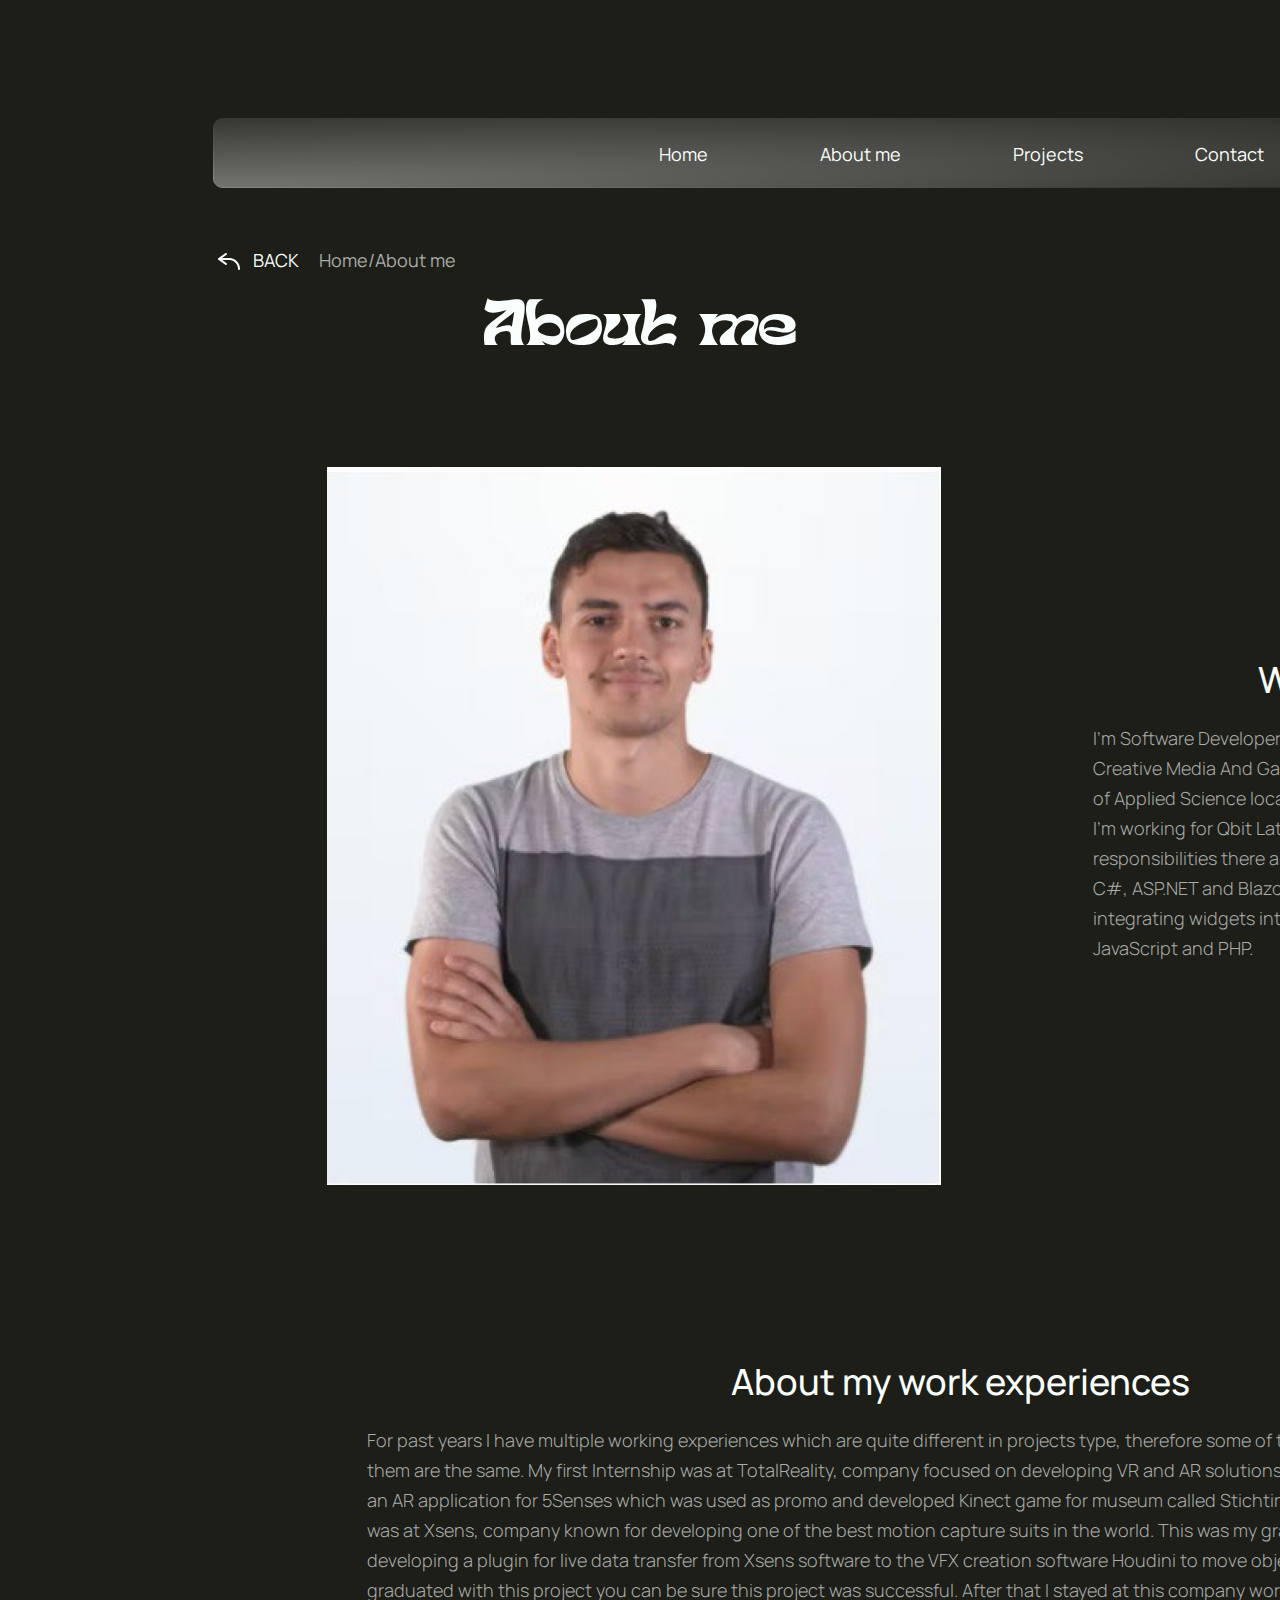
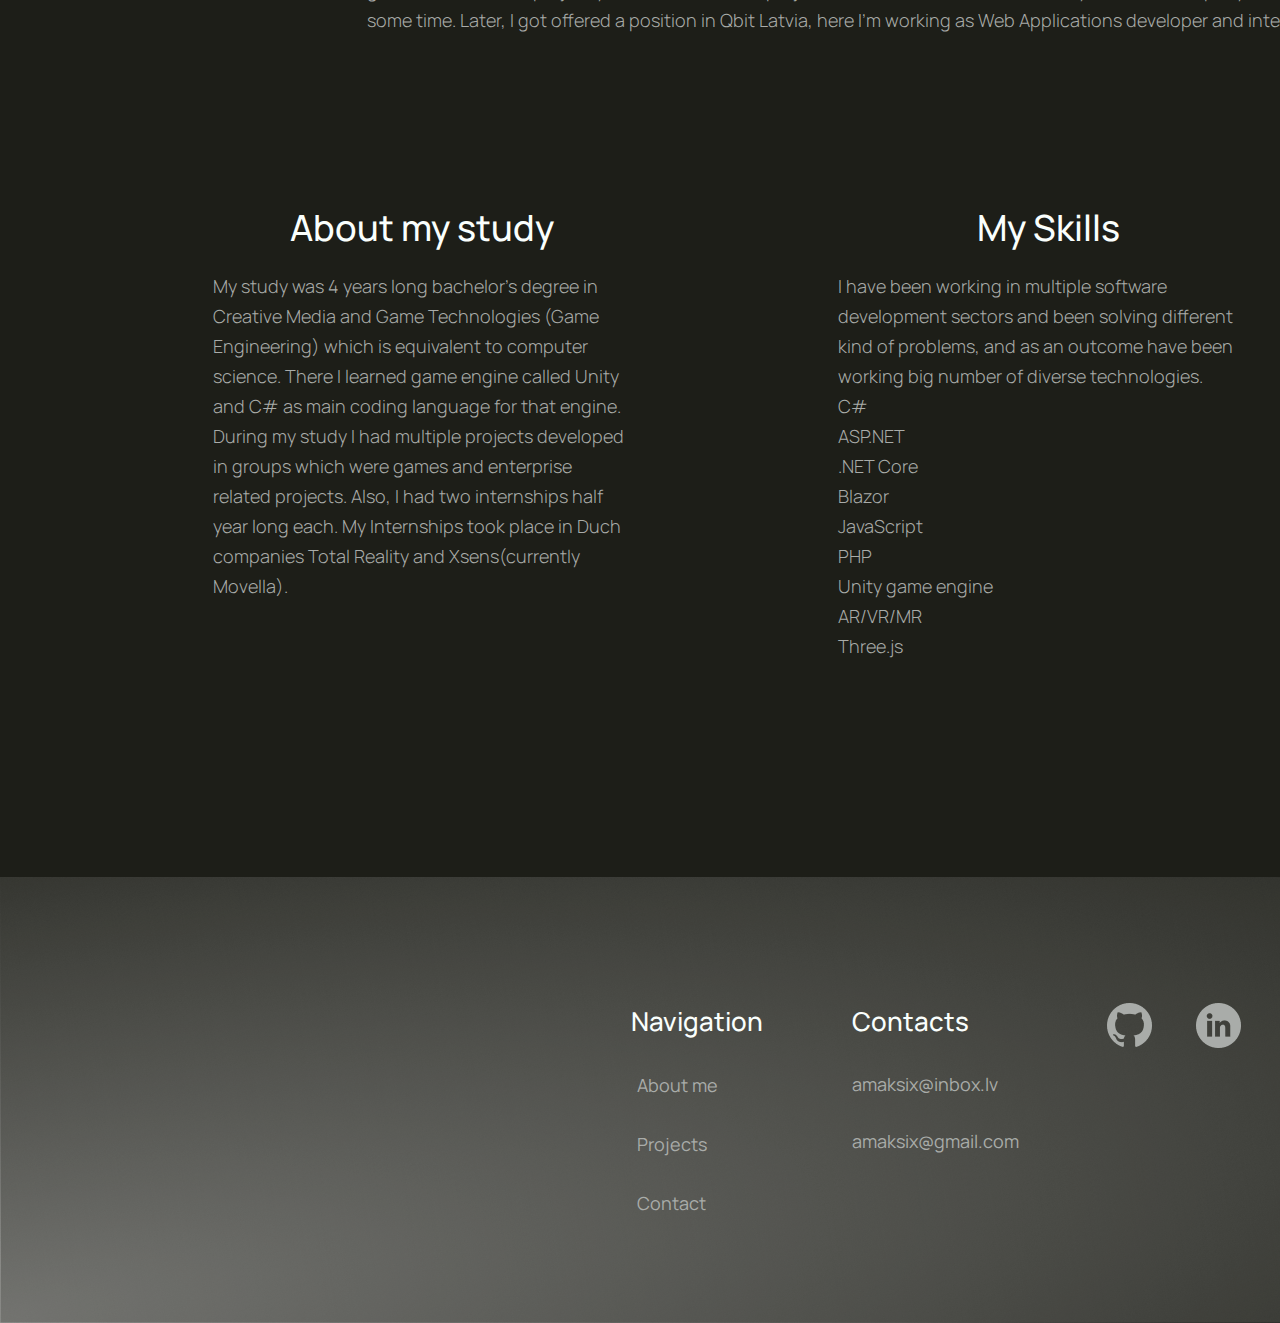
==== commit 96bc3366: "last" ====
--- a/about-me.html
+++ b/about-me.html
@@ -1,13 +1,13 @@
 <!DOCTYPE html>
 <html>
-  <script src="nav-events.js?v=1"></script>
-  <script src="loader.js"></script>
+  <script src="Scripts/nav-events.js?=v3"></script>
   <link rel='stylesheet' type='text/css' href='css/loader.css?v=1'>
     <body class="body-class">
       <div class="loader"></div>
       <div class="content">  
         <div class="page-nav-bar">
             <div class="nav-buttons-grid">
+              <div><button class="nav-button" type="text" onclick="backHome()"> Home </button></div>
                 <div class="nav-buttons-left"><button class="nav-button" type="text" onclick=""> About me </button></div>
                 <div class="nav-buttons-center"> <button class="nav-button" type="text" onclick="openProjects()">Projects</button> </div>
                 <div class="nav-buttons-right"> <button class="nav-button" type="text" onclick="contactMe()">Contact</button> </div>
@@ -20,18 +20,17 @@
             <div class="back-text">BACK</div>
             <div class="directory">Home/About me</div>
         </div>
-        <div class="page-header">
-          <img src="images/About me.png">
-        </div>
+        <div class="page-header-container">
+          <p class="page-header">About me</p>
+       </div>
         <div class="who-am-i-grid">
           <div class="who-am-i-left-container">
-            <img src="images/Shared/ProfilePhoto.png">
+            <img width="614px" src="images/Shared/ProfilePhoto.png">
           </div>
           <div class="who-am-i-right-container">
-            <img class="who-am-i-icon" src="images/About_me/Who_Am_I_Icon.png">
-            <p class="who-am-i-header">Who am I?</p>
+            <p class="text-header">Who am I?</p>
             <div class="who-am-i-text-container">
-              <p class="who-am-i-text">I’m Software Developer from Latvia. I have been studying Creative Media And Game Technologies in Saxion University of Applied Science located in Enschede, Netherlands. 
+              <p class="text">I’m Software Developer from Latvia. I have been studying Creative Media And Game Technologies in Saxion University of Applied Science located in Enschede, Netherlands. 
                 Now I’m working for Qbit Latvia as Software Developer. My main responsibilities there are to develop web application using C#, 
                 ASP.NET and Blazor, as well as developing and integrating widgets into application called Jedox using JavaScript and PHP.</p>
             </div>
@@ -39,10 +38,9 @@
           </div>
         </div>
         <div class="about-my-experience-grid">
-          <img class="about-my-experience-icon" src="images/About_me/About_My_Experience.png">
-          <p class="about-my-experience-header">About my work experiences</p>
+          <p class="text-header">About my work experiences</p>
           <div class="about-my-experience-text-container">
-          <p class="about-my-experience-text">
+          <p class="text">
             For past years I have multiple working experiences which are quite different in projects type, therefore some of the core technologies used for them are the same.
              My first Internship was at TotalReality, company focused on developing VR and AR solutions.
               There I was working developing an AR application for 5Senses which was used as promo and developed Kinect game for museum called StichtingGelderman.
@@ -55,10 +53,9 @@
         </div> 
         <div class="bottom-grid">
             <div class="about-my-study-grid">
-              <img class="about-my-study-icon" src="images/About_me/About_My_Study_Icon.png">
-              <p class="about-my-study-header">About my study</p>
+              <p class="text-header">About my study</p>
               <div class="about-my-study-text-container">
-                <p class="about-my-study-text">
+                <p class="text">
                   My study was 4 years long bachelor’s degree in Creative Media and Game Technologies (Game Engineering) which is equivalent to computer science. 
                   There I learned game engine called Unity and C# as main coding language for that engine. 
                   During my study I had multiple projects developed in groups which were games and enterprise related projects.
@@ -67,10 +64,9 @@
               </div>
             </div>
             <div class="my-skills-grid">
-              <img class="my-skills-icon" src="images/About_me/My_Skills_Icon.png">
-              <p class="my-skills-header">My Skills</p>
+              <p class="text-header">My Skills</p>
               <div class="my-skills-text-container">
-                <p class="my-skills-text">
+                <p class="text">
                   I have been working in multiple software development sectors and been solving different kind of problems, and as an outcome have been working big number of diverse technologies.
                   <br> C# 
                   <br> ASP.NET
@@ -85,10 +81,9 @@
               </div>
             </div>
             <div class="languages-grid">
-              <img class="languages-icon" src="images/About_me/Languages_Icon.png">
-              <p class="languages-header">Languages</p>
+              <p class="text-header">Languages</p>
               <div class="languages-text-container">
-                <p class="languages-text">
+                <p class="text">
                   I know three languages:
                   <br>  Russian is my main Language
                   <br>  English – very good
@@ -117,15 +112,16 @@
             </div>
       </div>
     </body>
-    <link rel='stylesheet' type='text/css' href='css/top-nav-bar.css'>
+    <link rel='stylesheet' type='text/css' href='css/top-nav-bar.css?=v1'>
     <link rel='stylesheet' type='text/css' href='css/footer.css'>
-    <link rel='stylesheet' type='text/css' href='css/about-me.css'>
+    <link rel='stylesheet' type='text/css' href='css/about-me.css?=v2'>
     <link rel="preconnect" href="https://fonts.googleapis.com">
     <link rel="preconnect" href="https://fonts.gstatic.com" crossorigin>
     <link href="https://fonts.googleapis.com/css2?family=Manrope:wght@300;400;500&display=swap" rel="stylesheet">
+    <script src="Scripts/loader.js?=v1"></script>
     <style>
       .footer{
-          margin-top: 217px;    
+          margin-top: 216px;    
       }
   </style>
 </html>
--- a/css/top-nav-bar.css
+++ b/css/top-nav-bar.css
@@ -3,17 +3,18 @@
     width: 1494px;
     height: 70px;
     margin-left:213px;
-    padding-left:499px;
+    padding-left:440px;
 }
 .nav-buttons-grid{
     display: grid;
-    grid-template-columns: auto auto auto;
-    width: 486px;
+    grid-template-columns: auto auto auto auto;
+    width: 600px;
     padding:0px;
     padding-top:23px;
+    grid-gap: 100px;
 }
 .nav-buttons-left{
-
+    white-space: nowrap;
     text-align: left;
     margin:0px;
 }
@@ -23,10 +24,10 @@
     color: #FAFFFD;
     font-family: 'Manrope', sans-serif;
     font-weight: 400;
-    font-size: 16px;
+    font-size: 18px;
 }
 .nav-button:hover{
-    color: #A9ACA9;
+    color: #CE9CEC;
 }
 .nav-buttons-center{
     text-align: center;
--- a/css/footer.css
+++ b/css/footer.css
@@ -4,6 +4,7 @@
     width: 1920px;
     height: 320px;
     padding-top: 126px;
+    margin: 0;
 }
 
 .footer-grid-right-container{
--- a/css/about-me.css
+++ b/css/about-me.css
@@ -1,6 +1,18 @@
-.page-header{
-    margin-top: 23px;
-    margin-left: 811px;
+@font-face {
+    font-family: HeaderFont;
+    src: url(../Fonts/Sceageus.otf);
+  }
+.page-header-container{
+    margin-top: -43px;
+    text-align: center;
+    margin-bottom: 86px;
+  }
+  .page-header{
+    font-family: HeaderFont;
+    font-style: normal;
+    font-weight: 400;
+    font-size: 62px;
+    color: #FAFFFD;
   }
   .page-nav-bar{
     background-image: url(../images/Shared/Nav_Bar.png);
@@ -8,12 +20,13 @@
     .body-class{
         background-image: url(../images/Shared/About_Me_BG.png);
 		background-repeat: no-repeat;
-        width: 1920px;
-        height: 2986px;
+        width: 100%;
+        height: 2900px;
         margin: 0;
+        overflow-x :hidden; 
     }
     .content {
-        width: 1920px;
+        width: 100%;
         height: 2268px;
         padding-top: 118px;
     }
@@ -39,44 +52,40 @@
 .who-am-i-grid{
     display: grid;
     grid-template-columns: auto auto;
-    margin-top: 86px;
+    margin-top: 106px;
     margin-left:327px;
     width:1266px;
 }
 .who-am-i-right-container{
-    padding-top: 165px;
+    padding-top: 200px;
     margin-left: 152px;
 }
 .who-am-i-text-container{
     max-width: 500px;
 }
-.who-am-i-text{
+.text{
     color:#A9ACA9;
     font-family: 'Manrope', sans-serif;
     font-weight: 300;
     font-size: 18px;
-    line-height: 30px;  
+    line-height: 30px;
+    margin: 0px; 
 }
-.who-am-i-header{
+.text-header{
     color:#FAFFFD;
     font-family: 'Manrope', sans-serif;
     font-weight: 500;
     font-size: 36px;
     margin:0px;
     text-align: center;
-}
-.who-am-i-icon{
-    margin-left: 182px;
+    line-height: 26px;
+    margin-bottom: 30px;
 }
 .about-my-experience-grid {
     display: grid;
-    grid-template-columns: auto;
     margin-left:367px;
-    margin-top:130px;
+    margin-top:180px;
     width: 1186px;
-}
-.about-my-experience-icon{
-    margin-left: 557px;
 }
 .about-my-experience-header{
     color:#FAFFFD;
@@ -86,13 +95,6 @@
     margin:0px;
     text-align: center;
 }
-.about-my-experience-text{
-    color:#A9ACA9;
-    font-family: 'Manrope', sans-serif;
-    font-weight: 300;
-    font-size: 18px;
-    line-height: 30px;  
-}
 .about-my-experience-text-container{
     max-width: 1186px;
 }
@@ -100,87 +102,24 @@
     display: grid;
     grid-template-columns: auto auto auto;
     margin-left: 213px;
-    margin-top: 137px;
+    margin-top: 180px;
     width: 1600px;
 }
 .about-my-study-grid{
-    display: grid;
-    grid-template-columns: auto;
     width:417px;
-    height:443px;
-}
-.about-my-study-icon{
-    margin-left: 180px;
-}
-.about-my-study-header{
-    color:#FAFFFD;
-    font-family: 'Manrope', sans-serif;
-    font-weight: 500;
-    font-size: 36px;
-    margin:0px;
-    text-align: center;
 }
 .about-my-study-text-container{
     max-width: 417px;
 }
-.about-my-study-text
-{
-    color:#A9ACA9;
-    font-family: 'Manrope', sans-serif;
-    font-weight: 300;
-    font-size: 18px;
-    line-height: 30px;
-}
+
 .my-skills-grid{
     width:421px;
-    height:533px;
     margin-left: 110px;
-}
-.my-skills-icon{
-    margin-left: 172px;
-}
-.my-skills-header{
-    color:#FAFFFD;
-    font-family: 'Manrope', sans-serif;
-    font-weight: 500;
-    font-size: 36px;
-    margin:0px;
-    
-    margin-top:-4px;
-    text-align: center;
 }
 .my-skills-text-container{
     max-width: 421px;
 }
-.my-skills-text{
-    color:#A9ACA9;
-    font-family: 'Manrope', sans-serif;
-    font-weight: 300;
-    font-size: 18px;
-    line-height: 30px;
-}
 .languages-grid{
-    display: grid;
-    grid-template-columns: auto;
     width: 237px;
-    height:245px;
     margin-left: 120px;
-}
-.languages-icon{
-    margin-left: 82px;
-}
-.languages-header{
-    color:#FAFFFD;
-    font-family: 'Manrope', sans-serif;
-    font-weight: 500;
-    font-size: 36px;
-    margin:0px;
-    text-align: center;
-}
-.languages-text{
-    color:#A9ACA9;
-    font-family: 'Manrope', sans-serif;
-    font-weight: 300;
-    font-size: 18px;
-    line-height: 30px;
 }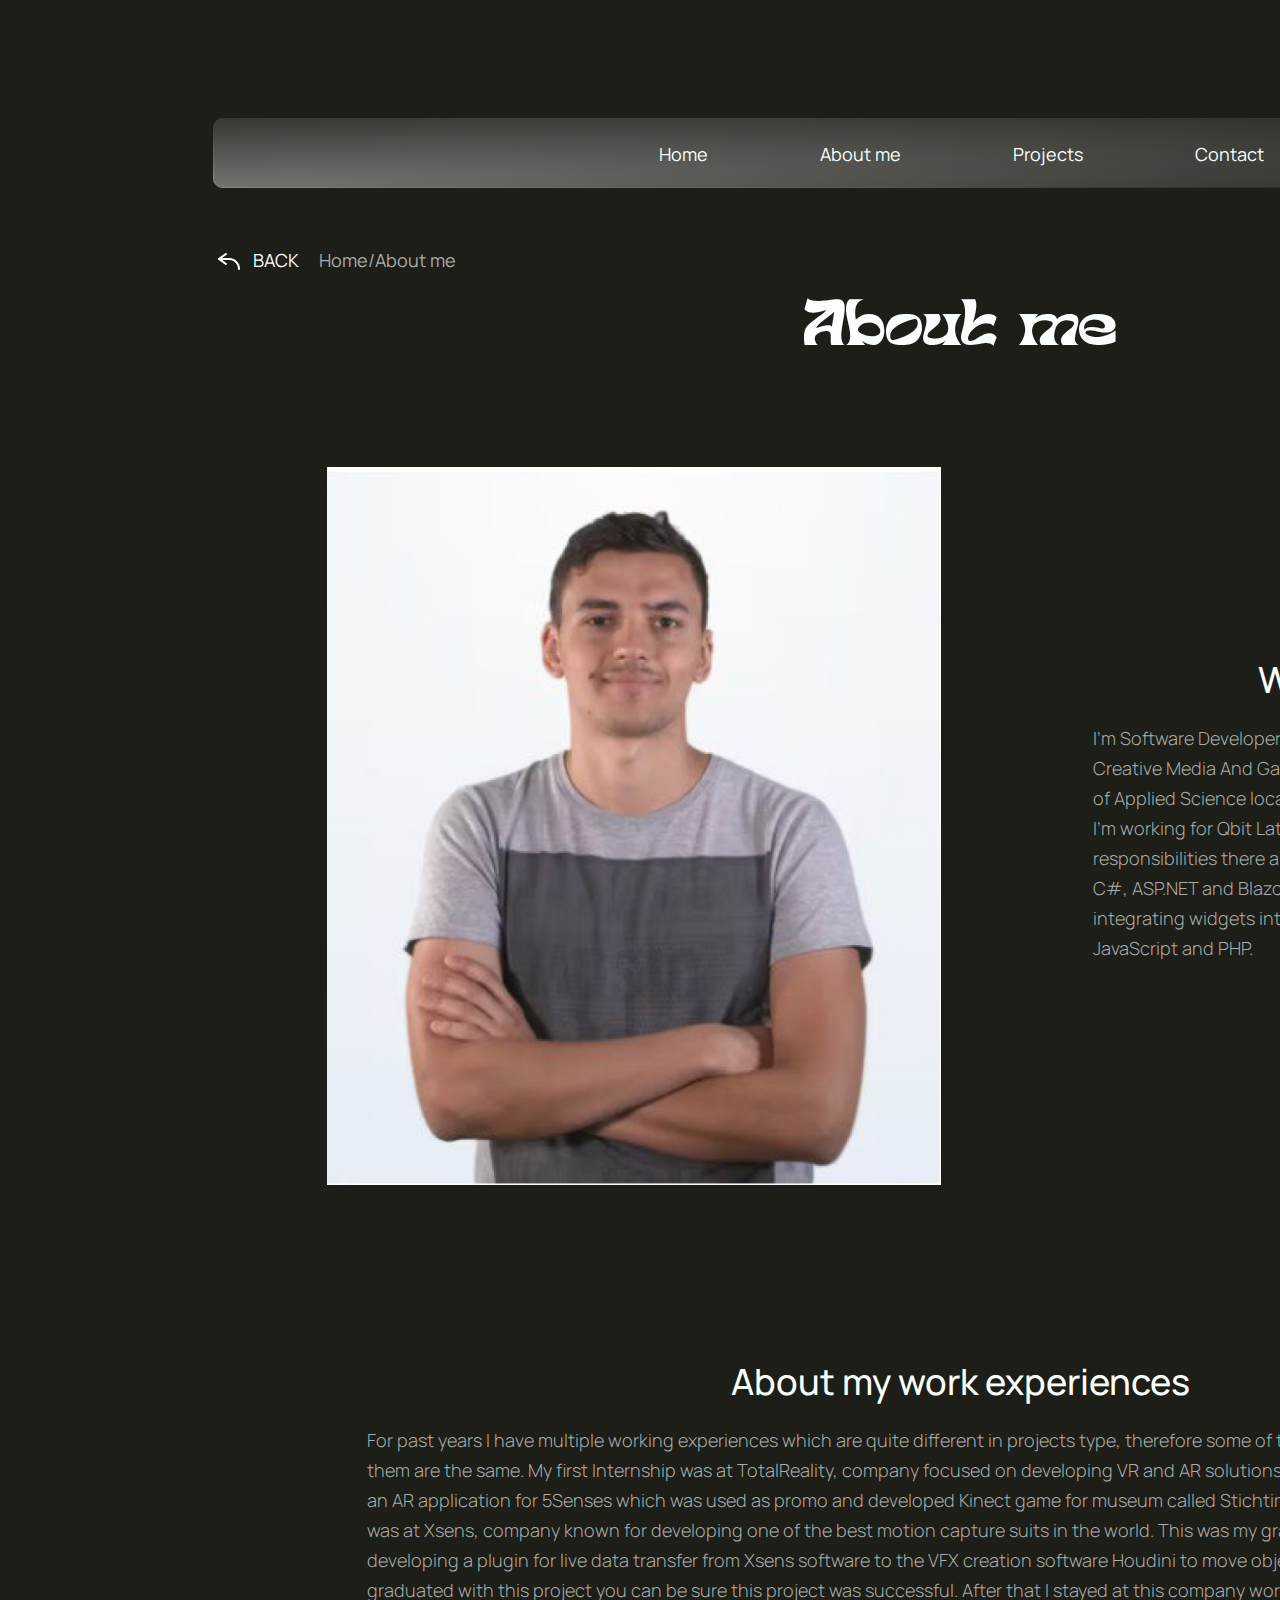
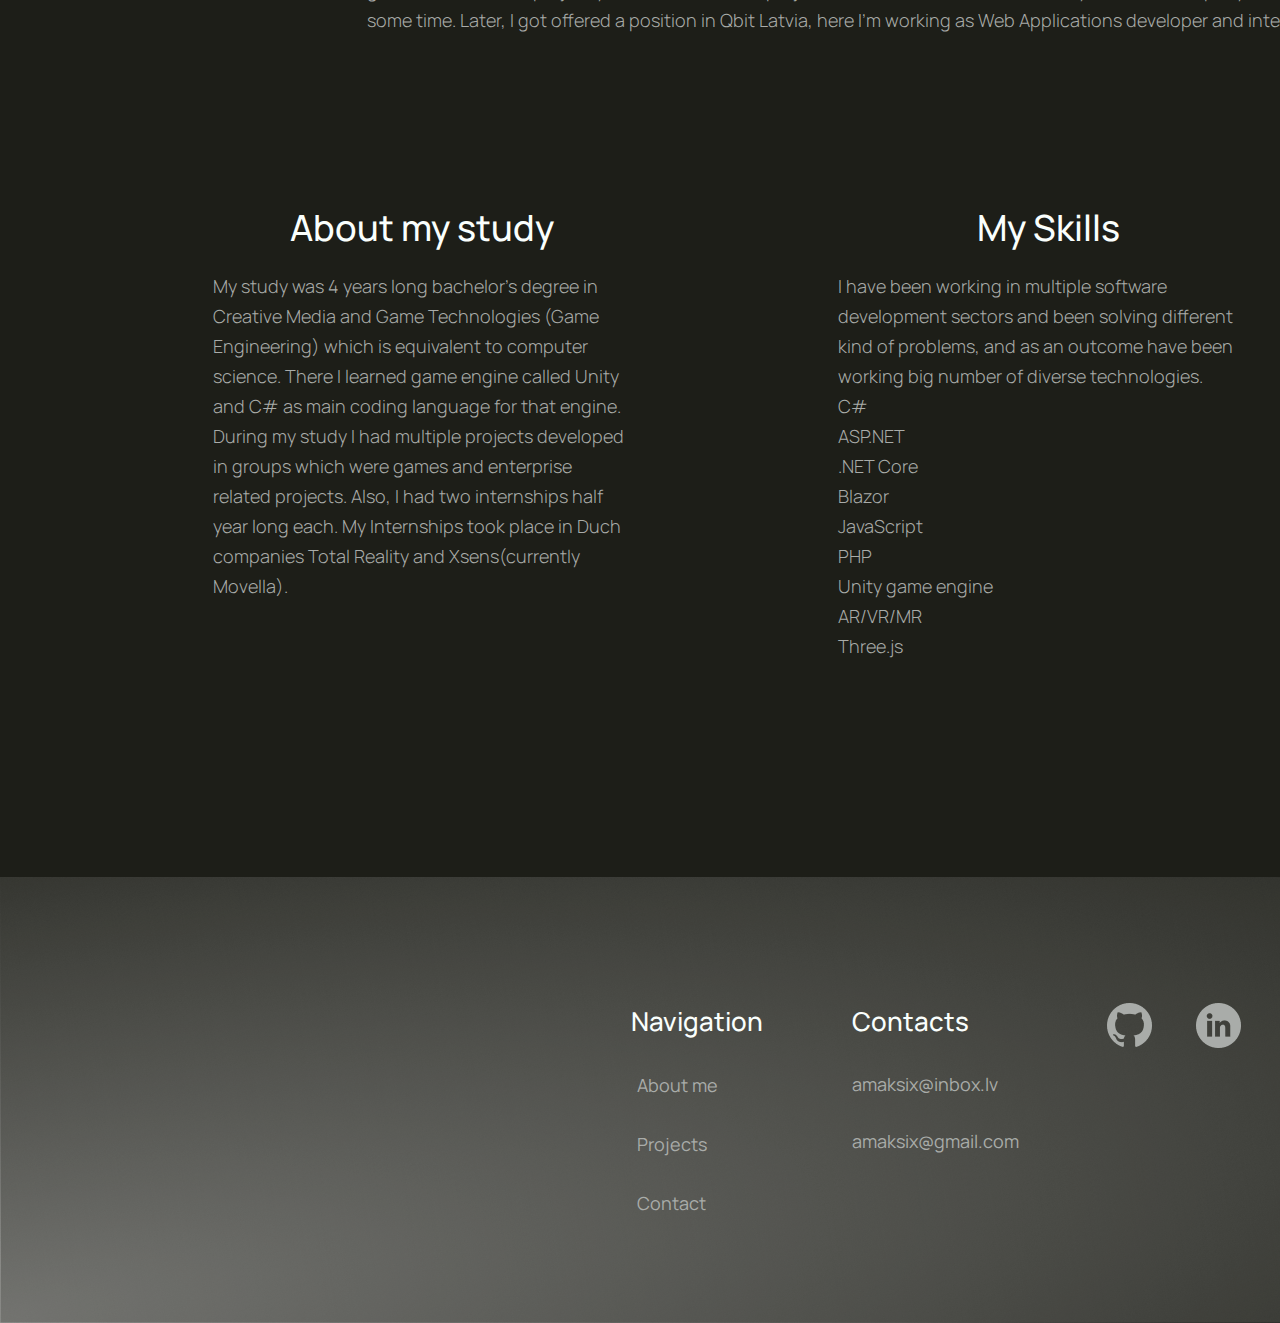
==== commit db5c54d0: "final build before testing" ====
--- a/about-me.html
+++ b/about-me.html
@@ -115,6 +115,7 @@
     <link rel='stylesheet' type='text/css' href='css/top-nav-bar.css?=v1'>
     <link rel='stylesheet' type='text/css' href='css/footer.css'>
     <link rel='stylesheet' type='text/css' href='css/about-me.css?=v2'>
+    <link rel='stylesheet' type='text/css' href='css/base.css'>
     <link rel="preconnect" href="https://fonts.googleapis.com">
     <link rel="preconnect" href="https://fonts.gstatic.com" crossorigin>
     <link href="https://fonts.googleapis.com/css2?family=Manrope:wght@300;400;500&display=swap" rel="stylesheet">
--- a/css/about-me.css
+++ b/css/about-me.css
@@ -20,34 +20,13 @@
     .body-class{
         background-image: url(../images/Shared/About_Me_BG.png);
 		background-repeat: no-repeat;
-        width: 100%;
         height: 2900px;
-        margin: 0;
-        overflow-x :hidden; 
     }
     .content {
-        width: 100%;
+        width: 1920px;
         height: 2268px;
         padding-top: 118px;
     }
-::-webkit-scrollbar {
-  width: 2px;
-  height: 0px;
-}
-    /* Track */
-::-webkit-scrollbar-track {
-  background: rgb(29, 30, 24); ; 
-}
- 
-/* Handle */
-::-webkit-scrollbar-thumb {
-  background: rgb(64, 64, 64); 
-}
-
-/* Handle on hover */
-::-webkit-scrollbar-thumb:hover {
-  background: rgb(64, 64, 64); 
-}
 
 .who-am-i-grid{
     display: grid;
--- a/css/base.css
+++ b/css/base.css
@@ -0,0 +1,24 @@
+::-webkit-scrollbar {
+    width: 2px;
+    height: 0px;
+  }
+      /* Track */
+  ::-webkit-scrollbar-track {
+    background: rgb(29, 30, 24); ; 
+  }
+   
+  /* Handle */
+  ::-webkit-scrollbar-thumb {
+    background: rgb(64, 64, 64); 
+  }
+  
+  /* Handle on hover */
+  ::-webkit-scrollbar-thumb:hover {
+    background: rgb(64, 64, 64); 
+  }
+
+  .body-class{
+    width: 1920px;
+    margin: 0;
+    overflow-x :hidden; 
+  }